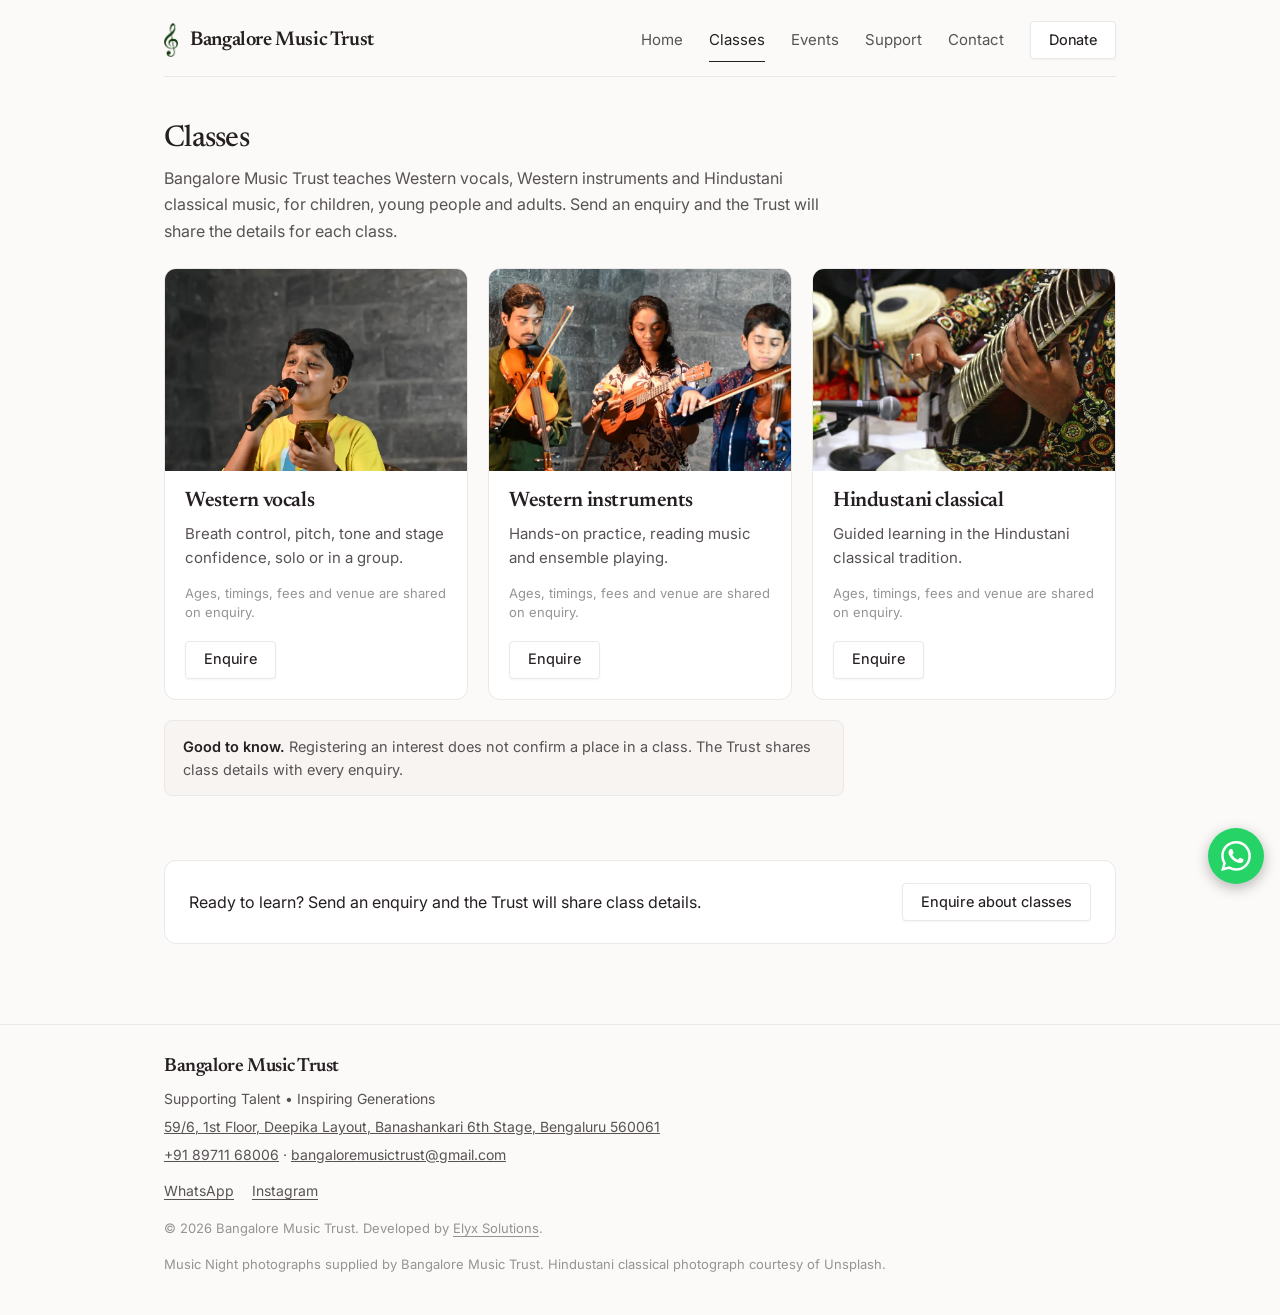
==== classes/index.html @ 321104e7 "feat: rebuild site to match client reference (Home, Classes, Events, Support, Contact) Follows the c" ====
<!DOCTYPE html>
<html lang="en">
<head>
<meta charset="utf-8">
<meta name="viewport" content="width=device-width, initial-scale=1">
<link rel="icon" type="image/png" href="/assets/logo-mark-green.png">
<title>Classes — Bangalore Music Trust</title>
<meta name="description" content="Western vocals, Western instruments and Hindustani classical music for children, young people and adults in Bengaluru. Enquire with Bangalore Music Trust for class details.">
<meta name="robots" content="index, follow">
<link rel="canonical" href="https://www.bangaloremusictrust.com/classes/">
<meta name="theme-color" content="#fbfaf9">
<meta property="og:type" content="website">
<meta property="og:site_name" content="Bangalore Music Trust">
<meta property="og:locale" content="en_IN">
<meta property="og:url" content="https://www.bangaloremusictrust.com/classes/">
<meta property="og:title" content="Classes — Bangalore Music Trust">
<meta property="og:description" content="Western vocals, Western instruments and Hindustani classical music for children, young people and adults in Bengaluru. Enquire with Bangalore Music Trust for class details.">
<meta property="og:image" content="https://www.bangaloremusictrust.com/assets/hero-choir.jpg">
<meta property="og:image:width" content="1672">
<meta property="og:image:height" content="941">
<meta property="og:image:alt" content="Young Indian choir members singing together on stage, one girl holding a microphone">
<meta name="twitter:card" content="summary_large_image">
<meta name="twitter:title" content="Classes — Bangalore Music Trust">
<meta name="twitter:description" content="Western vocals, Western instruments and Hindustani classical music for children, young people and adults in Bengaluru. Enquire with Bangalore Music Trust for class details.">
<meta name="twitter:image" content="https://www.bangaloremusictrust.com/assets/hero-choir.jpg">
<meta name="twitter:image:alt" content="Young Indian choir members singing together on stage, one girl holding a microphone">
<link rel="preconnect" href="https://fonts.googleapis.com">
<link rel="preconnect" href="https://fonts.gstatic.com" crossorigin>
<link rel="stylesheet" href="https://fonts.googleapis.com/css2?family=Inter:wght@400;450;500;600&family=Newsreader:opsz,wght@6..72,400;6..72,500;6..72,600&display=swap">
<link rel="stylesheet" href="/css/site.css">
</head>
<body>
<a class="skip-link" href="#main">Skip to content</a>
<header class="site-header">
  <div class="wrap">
    <nav class="site-nav" aria-label="Primary">
      <a class="site-brand" href="/"><img src="/assets/logo-mark-green.png" width="236" height="568" alt="">Bangalore Music Trust</a>
      <button type="button" class="nav-toggle" id="nav-toggle" aria-label="Open menu" aria-expanded="false" aria-controls="nav-links"><span class="bars"></span></button>
      <div class="nav-links" id="nav-links">
        <a class="nav-link" href="/">Home</a><a class="nav-link" href="/classes/" aria-current="page">Classes</a><a class="nav-link" href="/events/">Events</a><a class="nav-link" href="/support/">Support</a><a class="nav-link" href="/contact/">Contact</a>
        <a class="btn" href="/support/#donate">Donate</a>
      </div>
    </nav>
  </div>
</header>
<main id="main">
  <section class="page-top" aria-labelledby="page-title">
    <div class="wrap">
      <h1 class="page-title" id="page-title">Classes</h1>
      <p class="sec-sub">Bangalore Music Trust teaches Western vocals, Western instruments and Hindustani classical music, for children, young people and adults. Send an enquiry and the Trust will share the details for each class.</p>
      <div class="card-grid">
      <article class="class-card">
        <img src="/assets/classes/western-vocals.webp" width="960" height="640" alt="A young singer performing into a microphone at Music Night" loading="lazy" decoding="async">
        <div class="cc-body">
          <h3 class="cc-name">Western vocals</h3>
          <p class="cc-detail" style="margin:0">Breath control, pitch, tone and stage confidence, solo or in a group.</p>
          <p class="cc-meta">Ages, timings, fees and venue are shared on enquiry.</p>
        <div class="cc-actions"><a class="btn" href="/contact/?topic=classes" aria-label="Enquire about Western vocals">Enquire</a></div>
        </div>
      </article>
      <article class="class-card">
        <img src="/assets/classes/western-instruments.webp" width="960" height="640" alt="Young musicians playing violin and ukulele together at Music Night" loading="lazy" decoding="async">
        <div class="cc-body">
          <h3 class="cc-name">Western instruments</h3>
          <p class="cc-detail" style="margin:0">Hands-on practice, reading music and ensemble playing.</p>
          <p class="cc-meta">Ages, timings, fees and venue are shared on enquiry.</p>
        <div class="cc-actions"><a class="btn" href="/contact/?topic=classes" aria-label="Enquire about Western instruments">Enquire</a></div>
        </div>
      </article>
      <article class="class-card">
        <img src="/assets/classes/hindustani-classical.webp" width="960" height="640" alt="A sitar and tabla being played together on stage" loading="lazy" decoding="async">
        <div class="cc-body">
          <h3 class="cc-name">Hindustani classical</h3>
          <p class="cc-detail" style="margin:0">Guided learning in the Hindustani classical tradition.</p>
          <p class="cc-meta">Ages, timings, fees and venue are shared on enquiry.</p>
        <div class="cc-actions"><a class="btn" href="/contact/?topic=classes" aria-label="Enquire about Hindustani classical">Enquire</a></div>
        </div>
      </article>
      </div>
      <p class="note"><strong>Good to know.</strong> Registering an interest does not confirm a place in a class. The Trust shares class details with every enquiry.</p>
    </div>
  </section>

  <section class="section">
    <div class="wrap"><div class="band"><p>Ready to learn? Send an enquiry and the Trust will share class details.</p><a class="btn" href="/contact/?topic=classes">Enquire about classes</a></div></div>
  </section>
</main>
<footer class="site-footer">
  <div class="wrap">
    <span class="f-brand">Bangalore Music Trust</span>
    <span>Supporting Talent • Inspiring Generations</span>
    <span><a href="https://www.google.com/maps/search/?api=1&query=59%2F6%2C%201st%20Floor%2C%20Deepika%20Layout%20%28Gubbalala%20Main%20Road%20%2F%2080%20Feet%20Road%29%2C%20Banashankari%206th%20Stage%2C%20Gubbalala%2C%20Subramanyapura%2C%20Bengaluru%2C%20Karnataka%20560061" target="_blank" rel="noopener">59/6, 1st Floor, Deepika Layout, Banashankari 6th Stage, Bengaluru 560061</a></span>
    <span><a href="tel:+918971168006">+91 89711 68006</a> · <a href="mailto:bangaloremusictrust@gmail.com">bangaloremusictrust@gmail.com</a></span>
    <span class="f-links"><a href="https://wa.me/918971168006?text=Hello%20Bangalore%20Music%20Trust%2C%20I%20would%20like%20to%20know%20more%20about%20your%20music%20classes%20and%20programs." target="_blank" rel="noopener">WhatsApp</a><a href="https://www.instagram.com/bangalore_music_trust/" target="_blank" rel="noopener">Instagram</a></span>
    <span class="f-small">© 2026 Bangalore Music Trust. Developed by <a href="https://elyxsolutions.in/" target="_blank" rel="noopener noreferrer">Elyx Solutions</a>.</span>
    <span class="f-small">Music Night photographs supplied by Bangalore Music Trust. Hindustani classical photograph courtesy of Unsplash.</span>
  </div>
</footer>
<script src="/site-content.js"></script>
<script src="/js/site.js"></script>
</body>
</html>
---- css/site.css ----
/* Bangalore Music Trust: shared styles.
   Layout, spacing, radii and colour follow the client's reference draft:
   ivory page, ink text, hairline borders, serif headings, one dark statement band. */

:root {
  --page: #fbfaf9;
  --white: #fff;
  --ink: #251f21;
  --ink-2: #585254;
  --ink-3: #969394;
  --hairline: #eae9ea;
  --brand: #163d12;
  --alert: #b3261e;
  --alert-bg: #fdf1f0;
  --alert-border: #f1c4c0;
  --note-bg: #f7f4f1;
  --font-display: "Newsreader", Georgia, "Times New Roman", serif;
  --font-text: "Inter", -apple-system, "Helvetica Neue", Arial, sans-serif;
  --wrap: 1000px;
}

*, *::before, *::after { box-sizing: border-box; }
html { -webkit-text-size-adjust: 100%; scroll-behavior: smooth; scroll-padding-top: 24px; }
body {
  margin: 0;
  background: var(--page);
  color: var(--ink);
  font-family: var(--font-text);
  font-size: 16px;
  line-height: 1.6;
  -webkit-font-smoothing: antialiased;
  overflow-wrap: break-word;
}
[hidden] { display: none !important; }
img { display: block; max-width: 100%; height: auto; }
a { color: inherit; }
p { margin: 0 0 1em; }
:focus-visible { outline: 2px solid var(--brand); outline-offset: 2px; }

.skip-link {
  position: absolute; left: 16px; top: -60px; z-index: 100;
  background: var(--ink); color: #fff; padding: 10px 14px; border-radius: 4px; text-decoration: none; font-size: 14px;
}
.skip-link:focus { top: 12px; }

.wrap { width: 100%; max-width: var(--wrap); margin: 0 auto; padding: 0 24px; }

/* ---------- Header ---------- */
.site-header { position: relative; z-index: 30; padding-top: 18px; }
.site-nav {
  display: flex; align-items: center; gap: 4px 28px;
  border-bottom: 1px solid var(--hairline);
  padding-bottom: 14px;
}
.site-brand {
  display: inline-flex; align-items: center; gap: 12px;
  margin-right: auto;
  font-family: var(--font-display);
  font-weight: 600; font-size: 20px; letter-spacing: -0.02em; line-height: 1.1;
  color: var(--ink); text-decoration: none;
}
.site-brand img { height: 34px; width: auto; }
.nav-links { display: flex; align-items: center; gap: 4px 26px; }
.nav-link {
  padding: 10px 0; font-size: 15px; color: var(--ink-2); text-decoration: none;
}
.nav-link:hover { color: var(--ink); }
.nav-link[aria-current="page"] { color: var(--ink); box-shadow: inset 0 -1px 0 var(--ink); }
.nav-toggle {
  display: none; align-items: center; justify-content: center;
  width: 44px; height: 44px; margin-right: -10px;
  border: 0; background: transparent; color: var(--ink); cursor: pointer;
}
.nav-toggle .bars, .nav-toggle .bars::before, .nav-toggle .bars::after {
  display: block; width: 20px; height: 1.5px; background: currentColor; content: ""; position: relative; transition: transform .15s, opacity .15s;
}
.nav-toggle .bars::before { position: absolute; top: -6px; }
.nav-toggle .bars::after { position: absolute; top: 6px; }
.nav-toggle[aria-expanded="true"] .bars { background: transparent; }
.nav-toggle[aria-expanded="true"] .bars::before { top: 0; transform: rotate(45deg); }
.nav-toggle[aria-expanded="true"] .bars::after { top: 0; transform: rotate(-45deg); }

/* ---------- Buttons ---------- */
.btn {
  display: inline-flex; align-items: center; justify-content: center; gap: 8px;
  min-height: 38px; padding: 0 18px;
  border: 1px solid var(--hairline); border-radius: 4px;
  background: var(--white); color: var(--ink);
  font: inherit; font-size: 14.5px; font-weight: 450; line-height: 1; letter-spacing: -0.01em;
  text-decoration: none; white-space: nowrap; cursor: pointer;
  box-shadow: 0 1px 2px rgba(37, 31, 33, .05);
  transition: background-color .12s, border-color .12s, color .12s;
}
.btn:hover { border-color: var(--ink-3); }
.btn--primary { background: var(--ink); border-color: var(--ink); color: #fff; }
.btn--primary:hover { background: #3a3336; border-color: #3a3336; }
.btn--block { width: 100%; min-height: 46px; }
.btn[aria-disabled="true"] { opacity: .6; cursor: not-allowed; }

/* ---------- Hero ---------- */
.hero { position: relative; margin-top: 24px; border-radius: 24px; overflow: hidden; background: #2a2224; }
.hero img { width: 100%; height: 440px; object-fit: cover; object-position: 50% 30%; }
.hero-veil {
  position: absolute; inset: 0;
  background: linear-gradient(180deg, rgba(20, 16, 18, .08) 30%, rgba(20, 16, 18, .78) 100%);
}
.hero-copy { position: absolute; left: 40px; right: 40px; bottom: 36px; color: #fff; }
.hero-tag {
  margin: 0 0 10px;
  font-family: var(--font-display); font-weight: 600;
  font-size: 40px; line-height: 1.12; letter-spacing: -0.025em;
  text-shadow: 0 1px 10px rgba(20, 16, 18, .5);
}
.hero-sub { margin: 0 0 20px; max-width: 540px; font-size: 16px; line-height: 1.55; text-shadow: 0 1px 8px rgba(20, 16, 18, .55); }
.hero-actions { display: flex; flex-wrap: wrap; gap: 10px; }

/* ---------- Sections ---------- */
main { display: block; padding-bottom: 8px; }
.page-top { margin-top: 44px; }
.section { margin-top: 64px; }
.section .wrap > h2, .page-title {
  margin: 0 0 8px;
  font-family: var(--font-display); font-weight: 500;
  font-size: 30px; line-height: 1.2; letter-spacing: -0.025em; color: var(--ink);
}
.section .wrap > h3 { margin: 0 0 8px; font-family: var(--font-display); font-weight: 500; font-size: 22px; letter-spacing: -0.02em; }
.sec-sub { max-width: 680px; margin: 0 0 24px; font-size: 16px; line-height: 1.65; color: var(--ink-2); }

/* ---------- Cards ---------- */
.card-grid { display: grid; grid-template-columns: repeat(3, minmax(0, 1fr)); gap: 20px; }
.class-card {
  display: flex; flex-direction: column;
  border: 1px solid var(--hairline); border-radius: 12px; overflow: hidden; background: var(--white);
}
.class-card img { width: 100%; aspect-ratio: 3 / 2; object-fit: cover; background: #e8e3df; }
.cc-body { display: flex; flex-direction: column; flex: 1; gap: 8px; padding: 18px 20px 20px; }
.cc-name { margin: 0; font-family: var(--font-display); font-size: 21px; font-weight: 600; letter-spacing: -0.02em; line-height: 1.2; color: var(--ink); }
.cc-detail { font-size: 15px; line-height: 1.6; color: var(--ink-2); }
.cc-meta { margin: auto 0 0; padding-top: 6px; font-size: 13px; line-height: 1.5; color: var(--ink-3); }
.cc-actions { padding-top: 10px; }
.tag {
  display: inline-block; align-self: flex-start;
  font-size: 12.5px; line-height: 1.5; color: var(--ink-2);
  border: 1px solid var(--hairline); border-radius: 999px; padding: 2px 11px;
}

/* ---------- Steps ---------- */
.steps { margin: 0; padding: 0; list-style: none; counter-reset: step; display: flex; flex-direction: column; gap: 14px; max-width: 680px; }
.steps li { counter-increment: step; display: flex; gap: 14px; align-items: flex-start; font-size: 16px; line-height: 1.55; }
.steps li::before {
  content: counter(step); flex: 0 0 28px; height: 28px; margin-top: -1px;
  display: flex; align-items: center; justify-content: center;
  border: 1px solid var(--hairline); border-radius: 50%; background: var(--white);
  color: var(--ink-2); font-size: 13px;
}
.steps a { text-decoration-color: var(--ink-3); text-underline-offset: 3px; }

/* ---------- Statement + bands ---------- */
.statement { background: var(--ink); color: #fff; border-radius: 16px; padding: 40px 36px; }
.statement p { margin: 0; max-width: 780px; font-family: var(--font-display); font-size: 26px; line-height: 1.35; letter-spacing: -0.02em; }
.statement p + p { margin-top: 14px; font-family: var(--font-text); font-size: 16px; line-height: 1.65; letter-spacing: 0; opacity: .85; }

.band {
  display: flex; flex-wrap: wrap; align-items: center; justify-content: space-between; gap: 14px 24px;
  border: 1px solid var(--hairline); border-radius: 12px; background: var(--white); padding: 22px 24px;
}
.band p { margin: 0; max-width: 580px; font-size: 16px; line-height: 1.55; color: var(--ink); }
.section--band { margin-top: 24px; }

/* ---------- Page images ---------- */
.page-image { margin: 24px 0 0; }
.page-image img { width: 100%; aspect-ratio: 21 / 9; object-fit: cover; border-radius: 12px; background: #e8e3df; }
.page-image figcaption { margin-top: 8px; font-size: 13px; line-height: 1.5; color: var(--ink-3); }

/* ---------- Lists, notes, key/value ---------- */
.help-list { margin: 0; padding: 0; list-style: none; border-top: 1px solid var(--hairline); max-width: 760px; }
.help-list li { display: flex; flex-wrap: wrap; gap: 4px 20px; padding: 16px 0; border-bottom: 1px solid var(--hairline); }
.help-list strong { flex: 0 0 120px; font-weight: 600; }
.help-list span { flex: 1 1 280px; color: var(--ink-2); }
.help-list a { text-underline-offset: 3px; }

.note {
  margin: 20px 0 0; padding: 14px 18px; max-width: 680px;
  border: 1px solid var(--hairline); border-radius: 8px; background: var(--note-bg);
  font-size: 14.5px; line-height: 1.6; color: var(--ink-2);
}
.note strong { color: var(--ink); font-weight: 600; }
.note a { text-underline-offset: 3px; }

.kv { margin: 0; padding: 0; border-top: 1px solid var(--hairline); max-width: 760px; }
.kv > div { display: flex; flex-wrap: wrap; gap: 4px 20px; padding: 16px 0; border-bottom: 1px solid var(--hairline); }
.kv dt { flex: 0 0 120px; color: var(--ink-3); font-size: 14px; padding-top: 1px; }
.kv dd { flex: 1 1 260px; margin: 0; }
.kv a { text-underline-offset: 3px; }

.detail-block { display: grid; grid-template-columns: minmax(0, 1fr) minmax(0, 1fr); gap: 24px 48px; align-items: start; }

/* ---------- Gallery ---------- */
.gallery { margin: 0; padding: 0; list-style: none; display: grid; grid-template-columns: repeat(5, minmax(0, 1fr)); gap: 12px; }
.thumb { display: block; width: 100%; padding: 0; border: 0; background: transparent; cursor: zoom-in; border-radius: 8px; overflow: hidden; }
.thumb img { width: 100%; aspect-ratio: 4 / 5; object-fit: cover; background: #e8e3df; transition: opacity .15s; }
.thumb:hover img { opacity: .9; }

.lightbox {
  width: 100vw; max-width: 100vw; height: 100vh; height: 100dvh; max-height: 100dvh; margin: 0; padding: 0; border: 0;
  background: rgba(20, 16, 18, .94); color: #fff;
}
.lightbox::backdrop { background: rgba(20, 16, 18, .94); }
.lightbox[open] { display: flex; flex-direction: column; }
.lb-bar { display: flex; align-items: center; justify-content: space-between; gap: 16px; padding: 12px 16px; font-size: 14px; }
.lb-stage { position: relative; flex: 1; min-height: 0; display: flex; align-items: center; justify-content: center; padding: 0 56px; }
.lb-stage img { max-width: 100%; max-height: 100%; width: auto; height: auto; object-fit: contain; border-radius: 4px; }
.lb-btn {
  display: inline-flex; align-items: center; justify-content: center; width: 44px; height: 44px;
  border: 1px solid rgba(255, 255, 255, .35); border-radius: 4px; background: transparent; color: #fff; font-size: 22px; cursor: pointer;
}
.lb-btn:hover { background: rgba(255, 255, 255, .12); }
.lb-prev, .lb-next { position: absolute; top: 50%; transform: translateY(-50%); }
.lb-prev { left: 8px; } .lb-next { right: 8px; }
.lb-cap { padding: 14px 20px 20px; text-align: center; font-size: 14px; line-height: 1.5; color: rgba(255, 255, 255, .85); }

/* ---------- Forms ---------- */
.form-card { max-width: 560px; }
.form-card--bordered { padding: 26px 26px 24px; border: 1px solid var(--hairline); border-radius: 12px; background: var(--white); }
.form-card h3 { margin: 0 0 14px; font-family: var(--font-display); font-weight: 500; font-size: 22px; letter-spacing: -0.02em; }
.field { display: flex; flex-direction: column; gap: 6px; margin-bottom: 16px; font-size: 14px; color: var(--ink-2); }
.field-row { display: grid; grid-template-columns: 1fr 1fr; gap: 0 16px; }
.field input, .field select, .field textarea {
  width: 100%; min-height: 46px; padding: 10px 12px;
  border: 1px solid #d9d6d7; border-radius: 4px; background: var(--white);
  color: var(--ink); font: inherit; font-size: 16px; line-height: 1.4;
}
.field textarea { min-height: 120px; resize: vertical; }
.field input:focus, .field select:focus, .field textarea:focus { outline: 2px solid var(--brand); outline-offset: 0; border-color: var(--brand); }
.field [aria-invalid="true"] { border-color: var(--alert); }
.field .opt { color: var(--ink-3); font-weight: 400; }
.field-error { color: var(--alert); font-size: 13.5px; line-height: 1.4; }
.field-error:empty { display: none; }
.hint { margin: 0 0 16px; font-size: 13.5px; line-height: 1.6; color: var(--ink-3); }

.fieldset { margin: 0 0 16px; padding: 0; border: 0; min-width: 0; }
.fieldset legend { padding: 0; margin-bottom: 8px; font-size: 14px; color: var(--ink-2); }
.presets { display: grid; grid-template-columns: repeat(4, minmax(0, 1fr)); gap: 10px; }
.preset {
  min-height: 46px; padding: 0 8px; border: 1px solid #d9d6d7; border-radius: 4px; background: var(--white);
  color: var(--ink); font: inherit; font-size: 15px; cursor: pointer;
}
.preset:hover { border-color: var(--ink-3); }
.preset[aria-checked="true"] { background: var(--ink); border-color: var(--ink); color: #fff; }
.amount-input { position: relative; }
.amount-input > span { position: absolute; left: 12px; top: 50%; transform: translateY(-50%); color: var(--ink-2); }
.amount-input input { padding-left: 28px; }
.total { margin: -4px 0 16px; font-size: 14px; color: var(--ink-2); min-height: 21px; }
.total.is-error { color: var(--alert); }

.alert, .success {
  margin: 0 0 16px; padding: 14px 16px; border-radius: 8px; font-size: 14.5px; line-height: 1.6;
  border: 1px solid var(--hairline); background: var(--note-bg); color: var(--ink-2);
}
.alert strong, .success strong { color: var(--ink); }
.alert--error { border-color: var(--alert-border); background: var(--alert-bg); color: #5c1a15; }
.alert--error strong { color: var(--alert); }
.alert[hidden] { display: none; }
.ref { display: block; margin-top: 6px; font-size: 13px; overflow-wrap: anywhere; }
.result-panel { padding: 26px; border: 1px solid var(--hairline); border-radius: 12px; background: var(--white); max-width: 560px; }
.result-panel h3 { margin: 0 0 10px; font-family: var(--font-display); font-weight: 500; font-size: 24px; letter-spacing: -0.02em; }
.result-panel:focus { outline: none; }
.result-actions { display: flex; flex-wrap: wrap; gap: 10px; align-items: center; margin-top: 14px; }
.lock { width: 16px; height: 16px; }

/* ---------- Footer ---------- */
.site-footer {
  margin-top: 72px; padding: 26px 0 40px;
  border-top: 1px solid var(--hairline);
  color: var(--ink-2); font-size: 14px; line-height: 1.7;
}
.site-footer .wrap { display: flex; flex-direction: column; gap: 4px; }
.f-brand { font-family: var(--font-display); font-size: 19px; font-weight: 600; letter-spacing: -0.02em; color: var(--ink); }
.f-links { display: flex; flex-wrap: wrap; gap: 2px 18px; margin-top: 8px; }
.f-links a { text-underline-offset: 3px; }
.f-small { margin-top: 10px; font-size: 13px; color: var(--ink-3); }
.f-small a { text-underline-offset: 3px; }
.site-footer a { color: inherit; }
.site-footer a:hover { color: var(--ink); }

/* ---------- WhatsApp float (injected by site-content.js) ---------- */

/* ---------- Tablet ---------- */
@media (max-width: 900px) {
  .card-grid { grid-template-columns: repeat(2, minmax(0, 1fr)); }
  .gallery { grid-template-columns: repeat(3, minmax(0, 1fr)); }
  .detail-block { grid-template-columns: 1fr; }
  .hero img { height: 400px; }
}

/* ---------- Mobile ---------- */
@media (max-width: 720px) {
  .wrap { padding: 0 20px; }
  .site-header { padding-top: 8px; }
  .site-nav { position: relative; flex-wrap: wrap; padding-bottom: 8px; gap: 0; }
  .site-brand { font-size: 18px; }
  .site-brand img { height: 30px; }
  .nav-toggle { display: inline-flex; }
  .nav-links {
    display: none; flex-direction: column; align-items: stretch; gap: 0; width: 100%;
    order: 3; padding: 4px 0 10px;
  }
  .nav-links.is-open { display: flex; }
  .nav-link { display: flex; align-items: center; min-height: 48px; padding: 0; border-bottom: 1px solid var(--hairline); font-size: 16px; }
  .nav-link[aria-current="page"] { box-shadow: none; font-weight: 600; }
  .nav-links .btn { margin-top: 14px; min-height: 46px; }

  /* On phones the headline sits below the photograph, so it never covers the singers' faces. */
  .hero { margin-top: 16px; border-radius: 20px; background: var(--ink); }
  .hero img { height: 300px; object-position: 58% 22%; }
  .hero-veil { display: none; }
  .hero-copy { position: static; padding: 24px 22px 26px; }
  .hero-tag { font-size: 30px; text-shadow: none; }
  .hero-sub { font-size: 15px; margin-bottom: 18px; text-shadow: none; }
  .hero-actions { flex-direction: column; }
  .hero-actions .btn { width: 100%; min-height: 46px; }

  .page-top { margin-top: 32px; }
  .section { margin-top: 52px; }
  .section .wrap > h2, .page-title { font-size: 27px; }
  .card-grid { grid-template-columns: 1fr; gap: 16px; }
  .statement { padding: 30px 24px; }
  .statement p { font-size: 22px; }
  .band { padding: 20px; }
  .band .btn { width: 100%; }
  .page-image img { aspect-ratio: 4 / 3; }
  .gallery { grid-template-columns: repeat(2, minmax(0, 1fr)); gap: 8px; }
  .field-row { grid-template-columns: 1fr; }
  .form-card--bordered { padding: 22px 18px; }
  .presets { grid-template-columns: repeat(2, minmax(0, 1fr)); }
  .help-list strong, .kv dt { flex-basis: 100%; }
  .lb-stage { padding: 0 8px; }
  .lb-prev, .lb-next { top: auto; bottom: 8px; transform: none; }
  .site-footer { margin-top: 56px; }
}

@media (prefers-reduced-motion: reduce) {
  html { scroll-behavior: auto; }
  * { transition: none !important; }
}
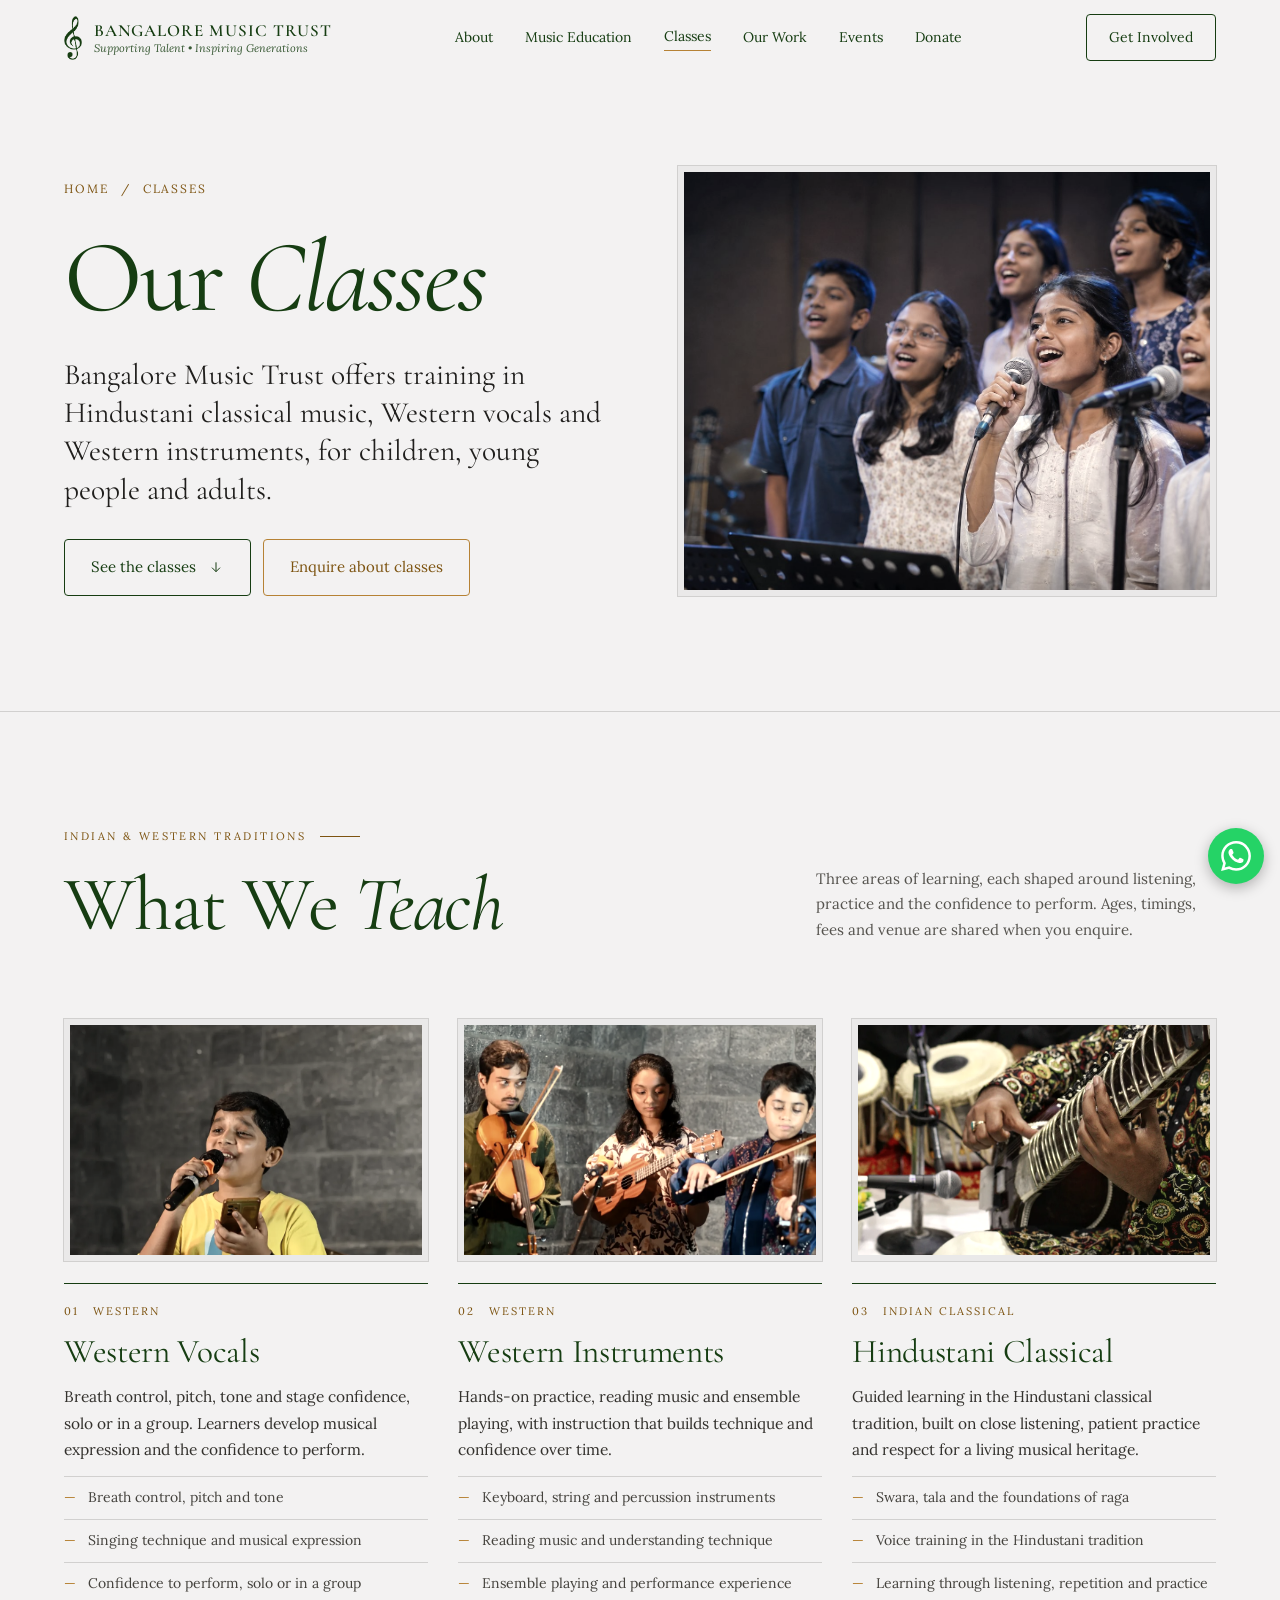
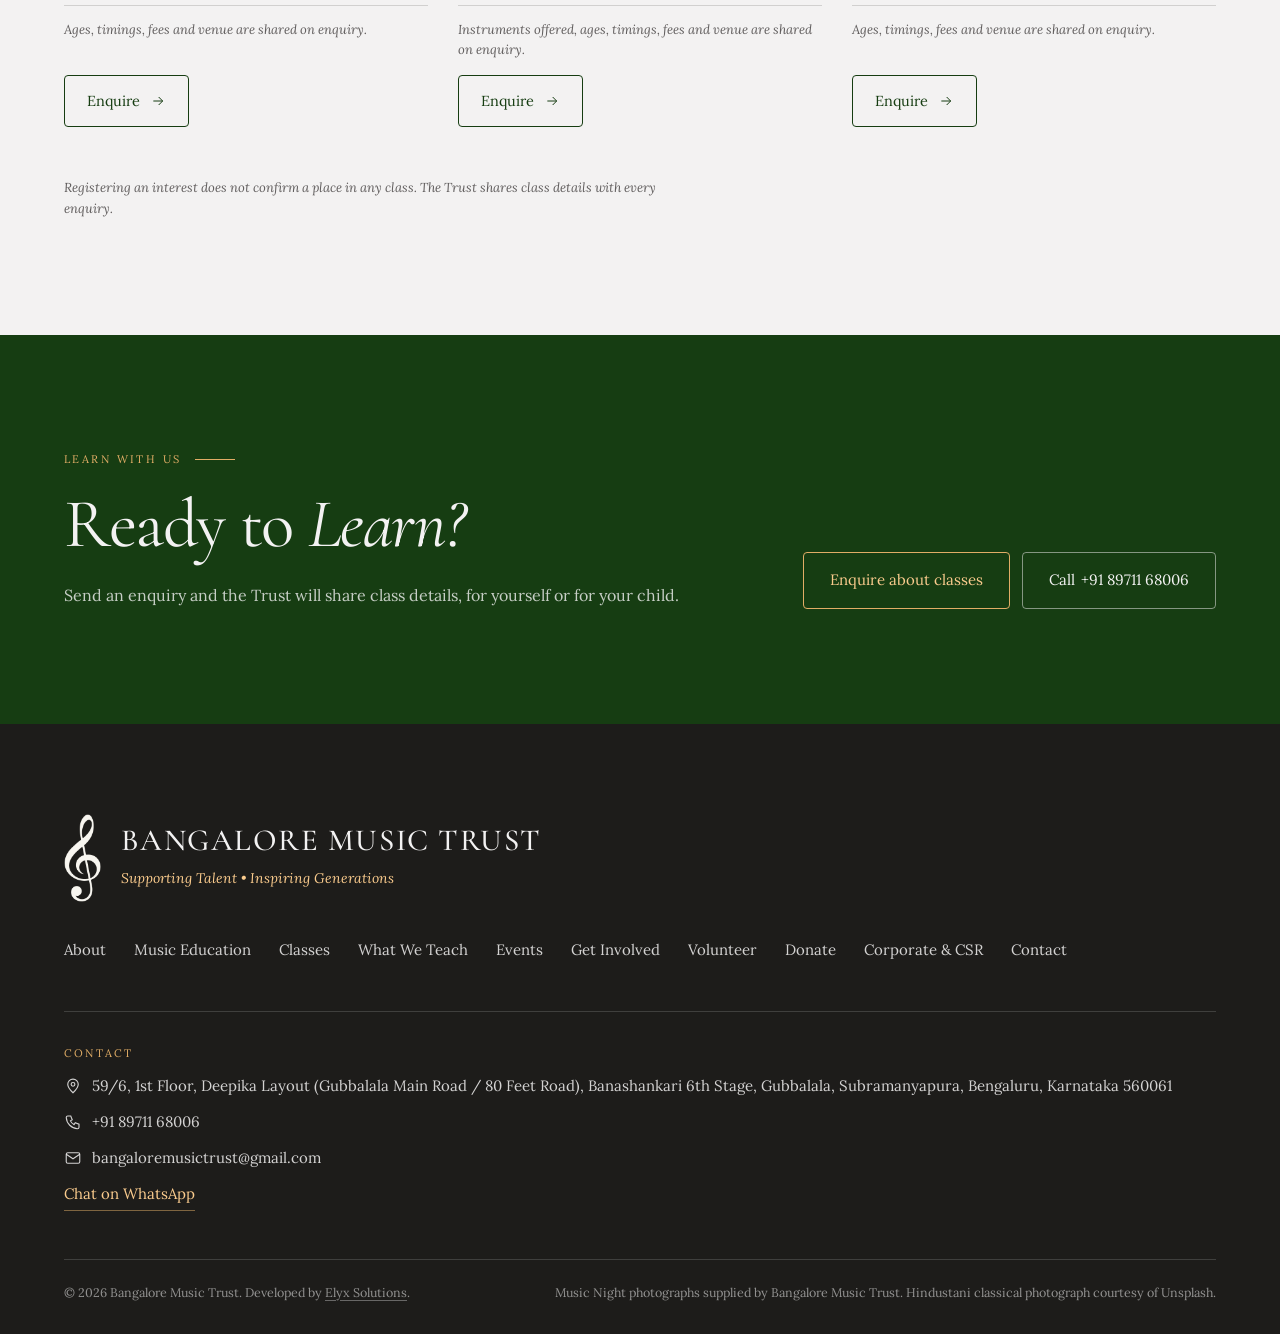
==== commit d104861d: "feat: add standalone Classes page based on client reference Adds /classes/ as a new page in the exis" ====
--- a/classes/index.html
+++ b/classes/index.html
@@ -3,100 +3,292 @@
 <head>
 <meta charset="utf-8">
 <meta name="viewport" content="width=device-width, initial-scale=1">
-<link rel="icon" type="image/png" href="/assets/logo-mark-green.png">
+<link rel="icon" type="image/png" href="../assets/logo-mark-green.png">
 <title>Classes — Bangalore Music Trust</title>
-<meta name="description" content="Western vocals, Western instruments and Hindustani classical music for children, young people and adults in Bengaluru. Enquire with Bangalore Music Trust for class details.">
+<meta name="description" content="Classes at Bangalore Music Trust in Bengaluru: Hindustani classical music, Western vocals and Western instruments for children, young people and adults. Enquire for ages, timings, fees and venue.">
 <meta name="robots" content="index, follow">
 <link rel="canonical" href="https://www.bangaloremusictrust.com/classes/">
-<meta name="theme-color" content="#fbfaf9">
+<meta name="theme-color" content="#163D12">
 <meta property="og:type" content="website">
 <meta property="og:site_name" content="Bangalore Music Trust">
 <meta property="og:locale" content="en_IN">
 <meta property="og:url" content="https://www.bangaloremusictrust.com/classes/">
 <meta property="og:title" content="Classes — Bangalore Music Trust">
-<meta property="og:description" content="Western vocals, Western instruments and Hindustani classical music for children, young people and adults in Bengaluru. Enquire with Bangalore Music Trust for class details.">
+<meta property="og:description" content="Classes at Bangalore Music Trust in Bengaluru: Hindustani classical music, Western vocals and Western instruments for children, young people and adults. Enquire for ages, timings, fees and venue.">
 <meta property="og:image" content="https://www.bangaloremusictrust.com/assets/hero-choir.jpg">
-<meta property="og:image:width" content="1672">
-<meta property="og:image:height" content="941">
 <meta property="og:image:alt" content="Young Indian choir members singing together on stage, one girl holding a microphone">
 <meta name="twitter:card" content="summary_large_image">
 <meta name="twitter:title" content="Classes — Bangalore Music Trust">
-<meta name="twitter:description" content="Western vocals, Western instruments and Hindustani classical music for children, young people and adults in Bengaluru. Enquire with Bangalore Music Trust for class details.">
+<meta name="twitter:description" content="Classes at Bangalore Music Trust in Bengaluru: Hindustani classical music, Western vocals and Western instruments for children, young people and adults. Enquire for ages, timings, fees and venue.">
 <meta name="twitter:image" content="https://www.bangaloremusictrust.com/assets/hero-choir.jpg">
 <meta name="twitter:image:alt" content="Young Indian choir members singing together on stage, one girl holding a microphone">
 <link rel="preconnect" href="https://fonts.googleapis.com">
 <link rel="preconnect" href="https://fonts.gstatic.com" crossorigin>
-<link rel="stylesheet" href="https://fonts.googleapis.com/css2?family=Inter:wght@400;450;500;600&family=Newsreader:opsz,wght@6..72,400;6..72,500;6..72,600&display=swap">
-<link rel="stylesheet" href="/css/site.css">
+<link rel="stylesheet" href="https://fonts.googleapis.com/css2?family=Cormorant+Garamond:ital,wght@0,400;0,500;0,600;1,400;1,500&amp;family=Lora:ital,wght@0,400;0,500;0,600;1,400&amp;display=swap">
+<style>
+/* Base: identical to the other pages. */
+*,*::before,*::after{box-sizing:border-box}
+html{scroll-behavior:smooth;-webkit-text-size-adjust:100%;text-size-adjust:100%}
+body{margin:0;background:#f3f2f2;color:#201f1d;font-family:'Lora',Georgia,serif;font-size:16px;line-height:1.65;-webkit-font-smoothing:antialiased}
+a{color:#163D12;text-decoration:none;text-underline-offset:3px}
+a:hover{color:#315A29}
+img{display:block;max-width:100%}
+button,input,textarea,select{font-family:inherit}
+::selection{background:rgba(182,130,53,.3)}
+:focus{outline:none}
+:focus-visible{outline:2px solid #b68235;outline-offset:2px}
+
+/* Everything below is specific to the Events page (ev- prefix). */
+.ev-desk{display:none;align-items:center;gap:32px;font-size:14px;white-space:nowrap}
+.ev-cta{display:none;align-items:center;white-space:nowrap;padding:11px 22px;border-radius:4px;border:1px solid currentColor;color:inherit;font-size:14px}
+.ev-cta:hover{background:rgba(182,130,53,.16);color:inherit}
+.ev-burger{display:flex;flex-direction:column;justify-content:center;gap:6px;width:46px;height:46px;padding:0 12px;border:1px solid currentColor;border-radius:4px;background:transparent;color:inherit;cursor:pointer}
+@media (min-width:1180px){.ev-desk{display:flex}.ev-cta{display:inline-flex}.ev-burger{display:none}}
+#ev-header{position:sticky;top:0;z-index:50;background:rgba(243,242,242,.94);backdrop-filter:blur(10px);-webkit-backdrop-filter:blur(10px);color:#163D12;border-bottom:1px solid transparent;transition:border-color .4s}
+#ev-header.is-scrolled{border-bottom-color:rgba(32,31,29,.12)}
+#ev-menu{position:fixed;inset:0;z-index:60;background:#163D12;color:#f3f2f2;display:flex;flex-direction:column;padding:22px clamp(20px,5vw,72px) 40px;overflow:auto}
+#ev-menu[hidden]{display:none}
+#ev-menu a.ev-menu-link{display:flex;align-items:baseline;gap:18px;color:#f3f2f2;font-family:'Cormorant Garamond',Georgia,serif;font-size:clamp(34px,9vw,60px);line-height:1.15;border-bottom:1px solid rgba(243,242,242,.16);padding:8px 0}
+#ev-menu a.ev-menu-link span{font-family:'Lora',serif;font-size:11px;letter-spacing:.18em;color:#e1ad66}
+.ev-frame{overflow:hidden;border:6px solid #eae9e9;outline:1px solid rgba(32,31,29,.16);background:#eae9e9}
+.ev-frame img{width:100%;height:100%;object-fit:cover;filter:sepia(.22) saturate(.82) contrast(1.05)}
+.ev-btn-line{display:inline-flex;align-items:center;gap:12px;padding:15px 26px;border-radius:4px;border:1px solid #163D12;color:#163D12;font-size:15px}
+.ev-btn-line:hover{background:rgba(22,61,18,.07);color:#163D12}
+.ev-btn-gold{display:inline-flex;align-items:center;padding:15px 26px;border-radius:4px;border:1px solid #b68235;color:#7d5411;font-size:15px}
+.ev-btn-gold:hover{background:rgba(182,130,53,.12);color:#7d5411}
+@media (max-width:640px){
+      #ev-prev{left:8px}#ev-next{right:8px}
+  .m-fab-clear{padding-right:72px}
+  .m-nav{gap:12px!important}
+  .m-logo{height:72px!important}
+}
+
+/* Classes page: individual image cards, same framed-image treatment as the rest of the site. */
+.cl-grid{list-style:none;margin:0;padding:0;display:grid;grid-template-columns:repeat(auto-fit,minmax(min(100%,300px),1fr));gap:clamp(28px,3vw,44px) clamp(20px,2.4vw,36px)}
+.cl-card{display:flex;flex-direction:column;min-width:0}
+.cl-card .ev-frame{aspect-ratio:3/2}
+.cl-body{display:flex;flex-direction:column;flex:1;gap:14px;border-top:1px solid #163D12;margin-top:22px;padding-top:18px}
+.cl-eyebrow{display:flex;align-items:center;gap:14px;font-size:11px;letter-spacing:.18em;text-transform:uppercase;color:#7d5411}
+.cl-name{margin:0;font-family:'Cormorant Garamond',Georgia,serif;font-weight:400;font-size:clamp(30px,2.6vw,40px);line-height:1.05;letter-spacing:-.01em;color:#163D12}
+.cl-desc{margin:0;font-size:15.5px;line-height:1.7;color:#33312d}
+.cl-points{list-style:none;margin:0;padding:0;border-top:1px solid rgba(32,31,29,.16)}
+.cl-points li{display:flex;gap:12px;padding:10px 0;border-bottom:1px solid rgba(32,31,29,.16);font-size:14px;line-height:1.55;color:#44423d}
+.cl-points li::before{content:"\2014";color:#b68235;flex:none}
+.cl-note{margin:0;font-size:13px;font-style:italic;line-height:1.6;color:#605d5d}
+.cl-link{margin-top:auto;align-self:flex-start;display:inline-flex;align-items:center;gap:10px;padding:13px 22px;border-radius:4px;border:1px solid #163D12;color:#163D12;font-size:14.5px}
+.cl-link:hover{background:rgba(22,61,18,.07);color:#163D12}
+</style>
+<script src="../site-content.js"></script>
 </head>
 <body>
-<a class="skip-link" href="#main">Skip to content</a>
-<header class="site-header">
-  <div class="wrap">
-    <nav class="site-nav" aria-label="Primary">
-      <a class="site-brand" href="/"><img src="/assets/logo-mark-green.png" width="236" height="568" alt="">Bangalore Music Trust</a>
-      <button type="button" class="nav-toggle" id="nav-toggle" aria-label="Open menu" aria-expanded="false" aria-controls="nav-links"><span class="bars"></span></button>
-      <div class="nav-links" id="nav-links">
-        <a class="nav-link" href="/">Home</a><a class="nav-link" href="/classes/" aria-current="page">Classes</a><a class="nav-link" href="/events/">Events</a><a class="nav-link" href="/support/">Support</a><a class="nav-link" href="/contact/">Contact</a>
-        <a class="btn" href="/support/#donate">Donate</a>
-      </div>
-    </nav>
-  </div>
+
+<header id="ev-header">
+  <nav aria-label="Primary" class="m-nav" style="max-width:1440px;margin:0 auto;padding:14px clamp(20px,5vw,72px);display:flex;align-items:center;justify-content:space-between;gap:24px">
+    <a href="../index.html" style="display:flex;align-items:center;gap:12px;color:inherit">
+      <img width="236" height="568" src="../assets/logo-mark-green.png" alt="" style="height:44px;width:auto">
+      <span style="display:flex;flex-direction:column;gap:4px">
+        <span style="font-family:'Cormorant Garamond',Georgia,serif;font-weight:600;font-size:clamp(13px,4.2vw,17px);line-height:1;letter-spacing:.06em;text-transform:uppercase;white-space:nowrap">Bangalore Music Trust</span>
+        <span style="font-style:italic;font-size:clamp(9px,2.9vw,11px);line-height:1;opacity:.85;white-space:nowrap">Supporting Talent • Inspiring Generations</span>
+      </span>
+    </a>
+    <div class="ev-desk">
+      <a href="../index.html#who" style="color:inherit">About</a>
+      <a href="../Music%20Education.dc.html" style="color:inherit">Music Education</a>
+      <a href="../classes/" aria-current="page" style="color:inherit;border-bottom:1px solid #b68235;padding-bottom:2px">Classes</a>
+      <a href="../index.html#work" style="color:inherit">Our Work</a>
+      <a href="../events" style="color:inherit">Events</a>
+      <a href="../Get%20Involved.dc.html#donate" style="color:inherit">Donate</a>
+    </div>
+    <div style="display:flex;align-items:center;gap:12px">
+      <a class="ev-cta" href="../Get%20Involved.dc.html">Get Involved</a>
+      <button type="button" id="ev-open" class="ev-burger" aria-label="Open menu" aria-haspopup="dialog" aria-controls="ev-menu" aria-expanded="false">
+        <span style="display:block;height:1px;background:currentColor"></span><span style="display:block;height:1px;background:currentColor"></span><span style="display:block;height:1px;background:currentColor;width:60%"></span>
+      </button>
+    </div>
+  </nav>
 </header>
-<main id="main">
-  <section class="page-top" aria-labelledby="page-title">
-    <div class="wrap">
-      <h1 class="page-title" id="page-title">Classes</h1>
-      <p class="sec-sub">Bangalore Music Trust teaches Western vocals, Western instruments and Hindustani classical music, for children, young people and adults. Send an enquiry and the Trust will share the details for each class.</p>
-      <div class="card-grid">
-      <article class="class-card">
-        <img src="/assets/classes/western-vocals.webp" width="960" height="640" alt="A young singer performing into a microphone at Music Night" loading="lazy" decoding="async">
-        <div class="cc-body">
-          <h3 class="cc-name">Western vocals</h3>
-          <p class="cc-detail" style="margin:0">Breath control, pitch, tone and stage confidence, solo or in a group.</p>
-          <p class="cc-meta">Ages, timings, fees and venue are shared on enquiry.</p>
-        <div class="cc-actions"><a class="btn" href="/contact/?topic=classes" aria-label="Enquire about Western vocals">Enquire</a></div>
-        </div>
-      </article>
-      <article class="class-card">
-        <img src="/assets/classes/western-instruments.webp" width="960" height="640" alt="Young musicians playing violin and ukulele together at Music Night" loading="lazy" decoding="async">
-        <div class="cc-body">
-          <h3 class="cc-name">Western instruments</h3>
-          <p class="cc-detail" style="margin:0">Hands-on practice, reading music and ensemble playing.</p>
-          <p class="cc-meta">Ages, timings, fees and venue are shared on enquiry.</p>
-        <div class="cc-actions"><a class="btn" href="/contact/?topic=classes" aria-label="Enquire about Western instruments">Enquire</a></div>
-        </div>
-      </article>
-      <article class="class-card">
-        <img src="/assets/classes/hindustani-classical.webp" width="960" height="640" alt="A sitar and tabla being played together on stage" loading="lazy" decoding="async">
-        <div class="cc-body">
-          <h3 class="cc-name">Hindustani classical</h3>
-          <p class="cc-detail" style="margin:0">Guided learning in the Hindustani classical tradition.</p>
-          <p class="cc-meta">Ages, timings, fees and venue are shared on enquiry.</p>
-        <div class="cc-actions"><a class="btn" href="/contact/?topic=classes" aria-label="Enquire about Hindustani classical">Enquire</a></div>
-        </div>
-      </article>
-      </div>
-      <p class="note"><strong>Good to know.</strong> Registering an interest does not confirm a place in a class. The Trust shares class details with every enquiry.</p>
-    </div>
-  </section>
-
-  <section class="section">
-    <div class="wrap"><div class="band"><p>Ready to learn? Send an enquiry and the Trust will share class details.</p><a class="btn" href="/contact/?topic=classes">Enquire about classes</a></div></div>
-  </section>
+
+<div id="ev-menu" role="dialog" aria-modal="true" aria-label="Menu" hidden>
+  <div style="display:flex;justify-content:space-between;align-items:center">
+    <img width="236" height="568" src="../assets/logo-mark-ivory.png" alt="Bangalore Music Trust" style="height:44px;width:auto">
+    <button type="button" id="ev-close" aria-label="Close menu" style="width:46px;height:46px;border:1px solid rgba(243,242,242,.5);border-radius:4px;background:transparent;color:#f3f2f2;font-size:22px;cursor:pointer">×</button>
+  </div>
+  <div style="display:flex;flex-direction:column;margin-top:auto;padding-top:40px">
+    <a class="ev-menu-link" href="../index.html"><span>01</span>Home</a>
+    <a class="ev-menu-link" href="../index.html#who"><span>02</span>About</a>
+    <a class="ev-menu-link" href="../Music%20Education.dc.html"><span>03</span>Music Education</a>
+    <a class="ev-menu-link" href="../classes/" aria-current="page"><span>04</span>Classes</a>
+    <a class="ev-menu-link" href="../index.html#classes"><span>05</span>What We Teach</a>
+    <a class="ev-menu-link" href="../events"><span>06</span>Events</a>
+    <a class="ev-menu-link" href="../Get%20Involved.dc.html"><span>07</span>Get Involved</a>
+    <a class="ev-menu-link" href="../Get%20Involved.dc.html#donate"><span>08</span>Donate</a>
+    <a class="ev-menu-link" href="../Get%20Involved.dc.html#contact"><span>09</span>Contact</a>
+  </div>
+</div>
+
+<main>
+
+<section aria-labelledby="page-title" style="padding:clamp(56px,7vw,100px) clamp(20px,5vw,72px) clamp(72px,9vw,130px)">
+  <div style="max-width:1440px;margin:0 auto;display:grid;grid-template-columns:repeat(auto-fit,minmax(min(100%,460px),1fr));gap:56px clamp(48px,6vw,100px);align-items:end">
+    <div style="display:flex;flex-direction:column;gap:30px">
+      <p style="margin:0;display:flex;align-items:center;gap:12px;font-size:12px;letter-spacing:.16em;text-transform:uppercase;color:#7d5411"><a href="../index.html" style="color:#7d5411">Home</a><span aria-hidden="true">/</span><span>Classes</span></p>
+      <h1 id="page-title" style="margin:0;font-family:'Cormorant Garamond',Georgia,serif;font-weight:400;line-height:.95;letter-spacing:-.02em;color:#163D12;font-size:clamp(56px,8vw,128px)">Our <em>Classes</em></h1>
+      <p style="margin:0;font-family:'Cormorant Garamond',Georgia,serif;font-size:clamp(24px,2.3vw,34px);line-height:1.3;max-width:560px;text-wrap:pretty">Bangalore Music Trust offers training in Hindustani classical music, Western vocals and Western instruments, for children, young people and adults.</p>
+      <div style="display:flex;flex-wrap:wrap;gap:12px">
+        <a href="#our-classes" class="ev-btn-line">See the classes
+          <svg width="16" height="16" viewBox="0 0 24 24" fill="none" stroke="currentColor" stroke-width="1.5" aria-hidden="true"><path d="M12 5v14M6 13l6 6 6-6"></path></svg>
+        </a>
+        <a href="../Music%20Education.dc.html#interest" class="ev-btn-gold">Enquire about classes</a>
+      </div>
+    </div>
+    <figure style="margin:0">
+      <div class="ev-frame" style="aspect-ratio:5/4">
+        <img src="../assets/hero-choir.jpg" width="1672" height="941" alt="Young Indian choir members singing together on stage, one girl holding a microphone" fetchpriority="high" style="object-position:62% 40%">
+      </div>
+    </figure>
+  </div>
+</section>
+
+<section id="our-classes" aria-labelledby="classes-title" style="border-top:1px solid rgba(32,31,29,.16);padding:clamp(72px,9vw,140px) clamp(20px,5vw,72px)">
+  <div style="max-width:1440px;margin:0 auto">
+    <div style="display:flex;flex-wrap:wrap;justify-content:space-between;align-items:flex-end;gap:28px;margin-bottom:clamp(48px,6vw,80px)">
+      <div style="display:flex;flex-direction:column;gap:24px">
+        <div style="display:flex;align-items:center;gap:14px;font-size:11px;letter-spacing:.22em;text-transform:uppercase;color:#7d5411"><span>Indian &amp; Western Traditions</span><span style="width:40px;height:1px;background:currentColor"></span></div>
+        <h2 id="classes-title" style="margin:0;font-family:'Cormorant Garamond',Georgia,serif;font-weight:400;line-height:.95;letter-spacing:-.02em;color:#163D12;font-size:clamp(46px,6vw,96px)">What We <em>Teach</em></h2>
+      </div>
+      <p style="margin:0;max-width:400px;font-size:15px;line-height:1.7;color:#55534e">Three areas of learning, each shaped around listening, practice and the confidence to perform. Ages, timings, fees and venue are shared when you enquire.</p>
+    </div>
+    <ul class="cl-grid">
+      <li class="cl-card">
+        <div class="ev-frame"><img src="../assets/classes/western-vocals.webp" width="960" height="640" alt="A young singer performing into a microphone at Music Night" loading="lazy" decoding="async"></div>
+        <div class="cl-body">
+          <div class="cl-eyebrow"><span>01</span><span>Western</span></div>
+          <h3 class="cl-name">Western Vocals</h3>
+          <p class="cl-desc">Breath control, pitch, tone and stage confidence, solo or in a group. Learners develop musical expression and the confidence to perform.</p>
+          <ul class="cl-points"><li>Breath control, pitch and tone</li><li>Singing technique and musical expression</li><li>Confidence to perform, solo or in a group</li></ul>
+          <p class="cl-note">Ages, timings, fees and venue are shared on enquiry.</p>
+          <a class="cl-link" href="../Music%20Education.dc.html#interest" aria-label="Enquire about Western Vocals">Enquire <svg width="16" height="16" viewBox="0 0 24 24" fill="none" stroke="currentColor" stroke-width="1.5" aria-hidden="true"><path d="M5 12h14M13 6l6 6-6 6"></path></svg></a>
+        </div>
+      </li>
+      <li class="cl-card">
+        <div class="ev-frame"><img src="../assets/classes/western-instruments.webp" width="960" height="640" alt="Young musicians playing violin and ukulele together at Music Night" loading="lazy" decoding="async"></div>
+        <div class="cl-body">
+          <div class="cl-eyebrow"><span>02</span><span>Western</span></div>
+          <h3 class="cl-name">Western Instruments</h3>
+          <p class="cl-desc">Hands-on practice, reading music and ensemble playing, with instruction that builds technique and confidence over time.</p>
+          <ul class="cl-points"><li>Keyboard, string and percussion instruments</li><li>Reading music and understanding technique</li><li>Ensemble playing and performance experience</li></ul>
+          <p class="cl-note">Instruments offered, ages, timings, fees and venue are shared on enquiry.</p>
+          <a class="cl-link" href="../Music%20Education.dc.html#interest" aria-label="Enquire about Western Instruments">Enquire <svg width="16" height="16" viewBox="0 0 24 24" fill="none" stroke="currentColor" stroke-width="1.5" aria-hidden="true"><path d="M5 12h14M13 6l6 6-6 6"></path></svg></a>
+        </div>
+      </li>
+      <li class="cl-card">
+        <div class="ev-frame"><img src="../assets/classes/hindustani-classical.webp" width="960" height="640" alt="A sitar and tabla being played together on stage" loading="lazy" decoding="async"></div>
+        <div class="cl-body">
+          <div class="cl-eyebrow"><span>03</span><span>Indian classical</span></div>
+          <h3 class="cl-name">Hindustani Classical</h3>
+          <p class="cl-desc">Guided learning in the Hindustani classical tradition, built on close listening, patient practice and respect for a living musical heritage.</p>
+          <ul class="cl-points"><li>Swara, tala and the foundations of raga</li><li>Voice training in the Hindustani tradition</li><li>Learning through listening, repetition and practice</li></ul>
+          <p class="cl-note">Ages, timings, fees and venue are shared on enquiry.</p>
+          <a class="cl-link" href="../Music%20Education.dc.html#interest" aria-label="Enquire about Hindustani Classical">Enquire <svg width="16" height="16" viewBox="0 0 24 24" fill="none" stroke="currentColor" stroke-width="1.5" aria-hidden="true"><path d="M5 12h14M13 6l6 6-6 6"></path></svg></a>
+        </div>
+      </li>
+    </ul>
+    <p class="cl-note" style="margin-top:clamp(36px,4vw,56px);max-width:620px">Registering an interest does not confirm a place in any class. The Trust shares class details with every enquiry.</p>
+  </div>
+</section>
+
+<section aria-labelledby="closing-title" style="background:#163D12;color:#f3f2f2;padding:clamp(72px,9vw,130px) clamp(20px,5vw,72px)">
+  <div style="max-width:1440px;margin:0 auto;display:flex;flex-wrap:wrap;justify-content:space-between;align-items:flex-end;gap:36px">
+    <div style="display:flex;flex-direction:column;gap:24px;max-width:720px">
+      <div style="display:flex;align-items:center;gap:14px;font-size:11px;letter-spacing:.22em;text-transform:uppercase;color:#e1ad66"><span>Learn With Us</span><span style="width:40px;height:1px;background:currentColor"></span></div>
+      <h2 id="closing-title" style="margin:0;font-family:'Cormorant Garamond',Georgia,serif;font-weight:400;font-size:clamp(44px,5.4vw,84px);line-height:.95;letter-spacing:-.02em">Ready to <em>Learn?</em></h2>
+      <p style="margin:0;font-size:16px;line-height:1.7;color:rgba(243,242,242,.8)">Send an enquiry and the Trust will share class details, for yourself or for your child.</p>
+    </div>
+    <div style="display:flex;flex-wrap:wrap;gap:12px">
+      <a href="../Music%20Education.dc.html#interest" style="display:inline-flex;align-items:center;padding:15px 26px;border-radius:4px;border:1px solid #e1ad66;color:#facb8d;font-size:15px">Enquire about classes</a>
+      <a id="cl-call" href="tel:+918971168006" style="display:inline-flex;align-items:center;gap:6px;padding:15px 26px;border-radius:4px;border:1px solid rgba(243,242,242,.5);color:#f3f2f2;font-size:15px">Call <span id="cl-call-text">+91 89711 68006</span></a>
+    </div>
+  </div>
+</section>
+
 </main>
-<footer class="site-footer">
-  <div class="wrap">
-    <span class="f-brand">Bangalore Music Trust</span>
-    <span>Supporting Talent • Inspiring Generations</span>
-    <span><a href="https://www.google.com/maps/search/?api=1&query=59%2F6%2C%201st%20Floor%2C%20Deepika%20Layout%20%28Gubbalala%20Main%20Road%20%2F%2080%20Feet%20Road%29%2C%20Banashankari%206th%20Stage%2C%20Gubbalala%2C%20Subramanyapura%2C%20Bengaluru%2C%20Karnataka%20560061" target="_blank" rel="noopener">59/6, 1st Floor, Deepika Layout, Banashankari 6th Stage, Bengaluru 560061</a></span>
-    <span><a href="tel:+918971168006">+91 89711 68006</a> · <a href="mailto:bangaloremusictrust@gmail.com">bangaloremusictrust@gmail.com</a></span>
-    <span class="f-links"><a href="https://wa.me/918971168006?text=Hello%20Bangalore%20Music%20Trust%2C%20I%20would%20like%20to%20know%20more%20about%20your%20music%20classes%20and%20programs." target="_blank" rel="noopener">WhatsApp</a><a href="https://www.instagram.com/bangalore_music_trust/" target="_blank" rel="noopener">Instagram</a></span>
-    <span class="f-small">© 2026 Bangalore Music Trust. Developed by <a href="https://elyxsolutions.in/" target="_blank" rel="noopener noreferrer">Elyx Solutions</a>.</span>
-    <span class="f-small">Music Night photographs supplied by Bangalore Music Trust. Hindustani classical photograph courtesy of Unsplash.</span>
+
+<footer style="background:#1d1c1a;color:#f3f2f2;padding:clamp(64px,7vw,100px) clamp(20px,5vw,72px) 32px">
+  <div style="max-width:1440px;margin:0 auto;display:flex;flex-direction:column;gap:48px">
+    <div style="display:flex;flex-wrap:wrap;justify-content:space-between;align-items:flex-end;gap:36px">
+      <div style="display:flex;align-items:center;gap:20px">
+        <img width="236" height="568" src="../assets/logo-mark-ivory.png" alt="Bangalore Music Trust treble-clef mark" class="m-logo" style="height:88px;width:auto">
+        <div style="display:flex;flex-direction:column;gap:10px">
+          <span style="font-family:'Cormorant Garamond',Georgia,serif;font-weight:500;font-size:clamp(24px,2.4vw,34px);line-height:1;letter-spacing:.05em;text-transform:uppercase">Bangalore Music Trust</span>
+          <span style="font-style:italic;font-size:14px;color:#facb8d">Supporting Talent • Inspiring Generations</span>
+        </div>
+      </div>
+      <nav aria-label="Footer" style="display:flex;flex-wrap:wrap;gap:12px 28px;font-size:15px">
+        <a href="../index.html#who" style="color:rgba(243,242,242,.85)">About</a>
+        <a href="../Music%20Education.dc.html" style="color:rgba(243,242,242,.85)">Music Education</a>
+        <a href="../classes/" aria-current="page" style="color:rgba(243,242,242,.85)">Classes</a>
+        <a href="../index.html#classes" style="color:rgba(243,242,242,.85)">What We Teach</a>
+        <a href="../events" style="color:rgba(243,242,242,.85)">Events</a>
+        <a href="../Get%20Involved.dc.html" style="color:rgba(243,242,242,.85)">Get Involved</a>
+        <a href="../Get%20Involved.dc.html#volunteer" style="color:rgba(243,242,242,.85)">Volunteer</a>
+        <a href="../Get%20Involved.dc.html#donate" style="color:rgba(243,242,242,.85)">Donate</a>
+        <a href="../Get%20Involved.dc.html#csr" style="color:rgba(243,242,242,.85)">Corporate &amp; CSR</a>
+        <a href="../Get%20Involved.dc.html#contact" style="color:rgba(243,242,242,.85)">Contact</a>
+      </nav>
+    </div>
+    <div style="border-top:1px solid rgba(243,242,242,.16);padding-top:32px;display:grid;grid-template-columns:repeat(auto-fit,minmax(min(100%,260px),1fr));gap:24px">
+      <div style="display:flex;flex-direction:column;gap:12px">
+        <span style="font-size:11px;letter-spacing:.2em;text-transform:uppercase;color:#e1ad66">Contact</span>
+        <a id="ev-maps" href="https://www.google.com/maps/search/?api=1&amp;query=59%2F6%2C%201st%20Floor%2C%20Deepika%20Layout%20(Gubbalala%20Main%20Road%20%2F%2080%20Feet%20Road)%2C%20Banashankari%206th%20Stage%2C%20Gubbalala%2C%20Subramanyapura%2C%20Bengaluru%2C%20Karnataka%20560061" target="_blank" rel="noopener" style="display:flex;gap:10px;align-items:flex-start;color:rgba(243,242,242,.85);font-size:15px;line-height:1.6"><svg width="18" height="18" viewBox="0 0 24 24" fill="none" stroke="currentColor" stroke-width="1.5" aria-hidden="true" style="flex:none;margin-top:3px"><path d="M12 21s-7-6.2-7-11.2A7 7 0 0 1 19 9.8C19 14.8 12 21 12 21z"/><circle cx="12" cy="9.8" r="2.5"/></svg><span id="ev-address">59/6, 1st Floor, Deepika Layout (Gubbalala Main Road / 80 Feet Road), Banashankari 6th Stage, Gubbalala, Subramanyapura, Bengaluru, Karnataka 560061</span></a>
+        <a id="ev-phone" href="tel:+918971168006" style="display:flex;gap:10px;align-items:flex-start;color:rgba(243,242,242,.85);font-size:15px;line-height:1.6"><svg width="18" height="18" viewBox="0 0 24 24" fill="none" stroke="currentColor" stroke-width="1.5" aria-hidden="true" style="flex:none;margin-top:3px"><path d="M5 4h4l2 5-2.5 1.5a11 11 0 0 0 5 5L15 13l5 2v4a2 2 0 0 1-2 2A16 16 0 0 1 3 6a2 2 0 0 1 2-2z"/></svg><span id="ev-phone-text">+91 89711 68006</span></a>
+        <a id="ev-email" href="mailto:bangaloremusictrust@gmail.com" style="display:flex;gap:10px;align-items:flex-start;color:rgba(243,242,242,.85);font-size:15px;line-height:1.6"><svg width="18" height="18" viewBox="0 0 24 24" fill="none" stroke="currentColor" stroke-width="1.5" aria-hidden="true" style="flex:none;margin-top:3px"><rect x="3" y="5" width="18" height="14" rx="2"/><path d="m3 7 9 6 9-6"/></svg><span id="ev-email-text">bangaloremusictrust@gmail.com</span></a>
+        <a id="ev-wa" href="https://wa.me/918971168006" target="_blank" rel="noopener" style="color:#facb8d;font-size:15px;border-bottom:1px solid rgba(225,173,102,.5);align-self:flex-start;padding-bottom:3px">Chat on WhatsApp</a>
+      </div>
+    </div>
+    <div class="m-fab-clear" style="display:flex;flex-wrap:wrap;justify-content:space-between;gap:12px;border-top:1px solid rgba(243,242,242,.16);padding-top:22px;font-size:12.5px;color:rgba(243,242,242,.55)">
+      <span>© 2026 Bangalore Music Trust. Developed by <a href="https://elyxsolutions.in/" target="_blank" rel="noopener noreferrer" style="color:inherit;text-decoration:underline;text-decoration-color:rgba(243,242,242,.35);text-underline-offset:3px">Elyx Solutions</a>.</span>
+      <span>Music Night photographs supplied by Bangalore Music Trust. Hindustani classical photograph courtesy of Unsplash.</span>
+    </div>
   </div>
 </footer>
-<script src="/site-content.js"></script>
-<script src="/js/site.js"></script>
+
+<script>
+(function () {
+  var $ = function (id) { return document.getElementById(id); };
+
+  // Header: border appears once the page scrolls, as on the other pages.
+  var header = $('ev-header');
+  var onScroll = function () { header.classList.toggle('is-scrolled', window.scrollY > 10); };
+  window.addEventListener('scroll', onScroll, { passive: true });
+  onScroll();
+
+  // Mobile menu.
+  var menu = $('ev-menu'), openBtn = $('ev-open'), closeBtn = $('ev-close');
+  function setMenu(open) {
+    menu.hidden = !open;
+    openBtn.setAttribute('aria-expanded', open ? 'true' : 'false');
+    document.documentElement.style.overflow = open ? 'hidden' : '';
+    if (open) closeBtn.focus(); else openBtn.focus();
+  }
+  openBtn.addEventListener('click', function () { setMenu(true); });
+  closeBtn.addEventListener('click', function () { setMenu(false); });
+  menu.addEventListener('click', function (e) { if (e.target.closest && e.target.closest('a')) { menu.hidden = true; document.documentElement.style.overflow = ''; } });
+  window.addEventListener('resize', function () { if (!menu.hidden && window.innerWidth >= 1180) { menu.hidden = true; document.documentElement.style.overflow = ''; openBtn.setAttribute('aria-expanded', 'false'); } });
+
+  // Footer contact details come from the shared site-content.js when it is available.
+  var B = window.BMT;
+  if (B && B.contactVars) {
+    var c = B.contactVars;
+    $('ev-maps').href = c.mapsHref; $('ev-address').textContent = c.address;
+    $('ev-phone').href = c.phoneHref; $('ev-phone-text').textContent = c.phone;
+    if (c.hasEmail) { $('ev-email').href = c.emailHref; $('ev-email-text').textContent = c.email; } else { $('ev-email').hidden = true; }
+    $('ev-wa').href = c.whatsapp;
+    $('cl-call').href = c.phoneHref; $('cl-call-text').textContent = c.phone;
+  }
+
+  window.addEventListener('keydown', function (e) { if (e.key === 'Escape' && !menu.hidden) setMenu(false); });
+})();
+</script>
+
 </body>
 </html>
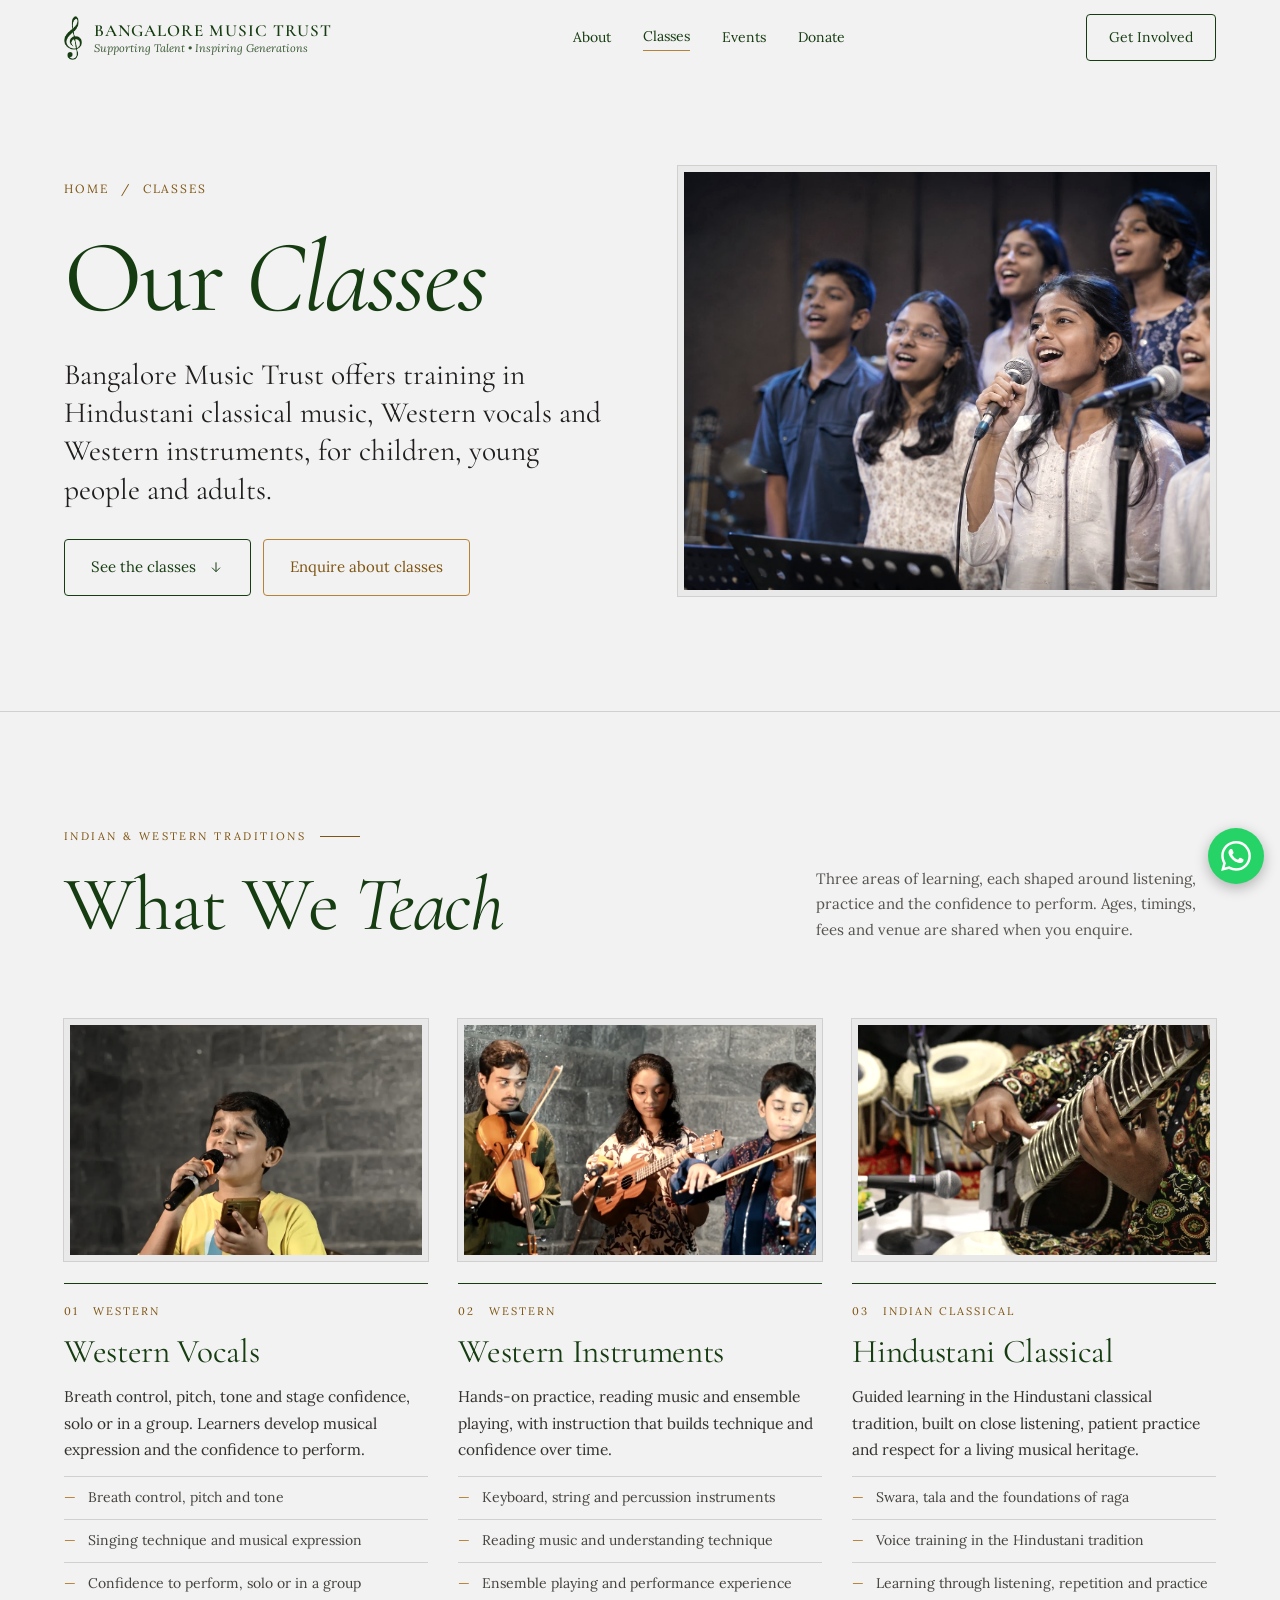
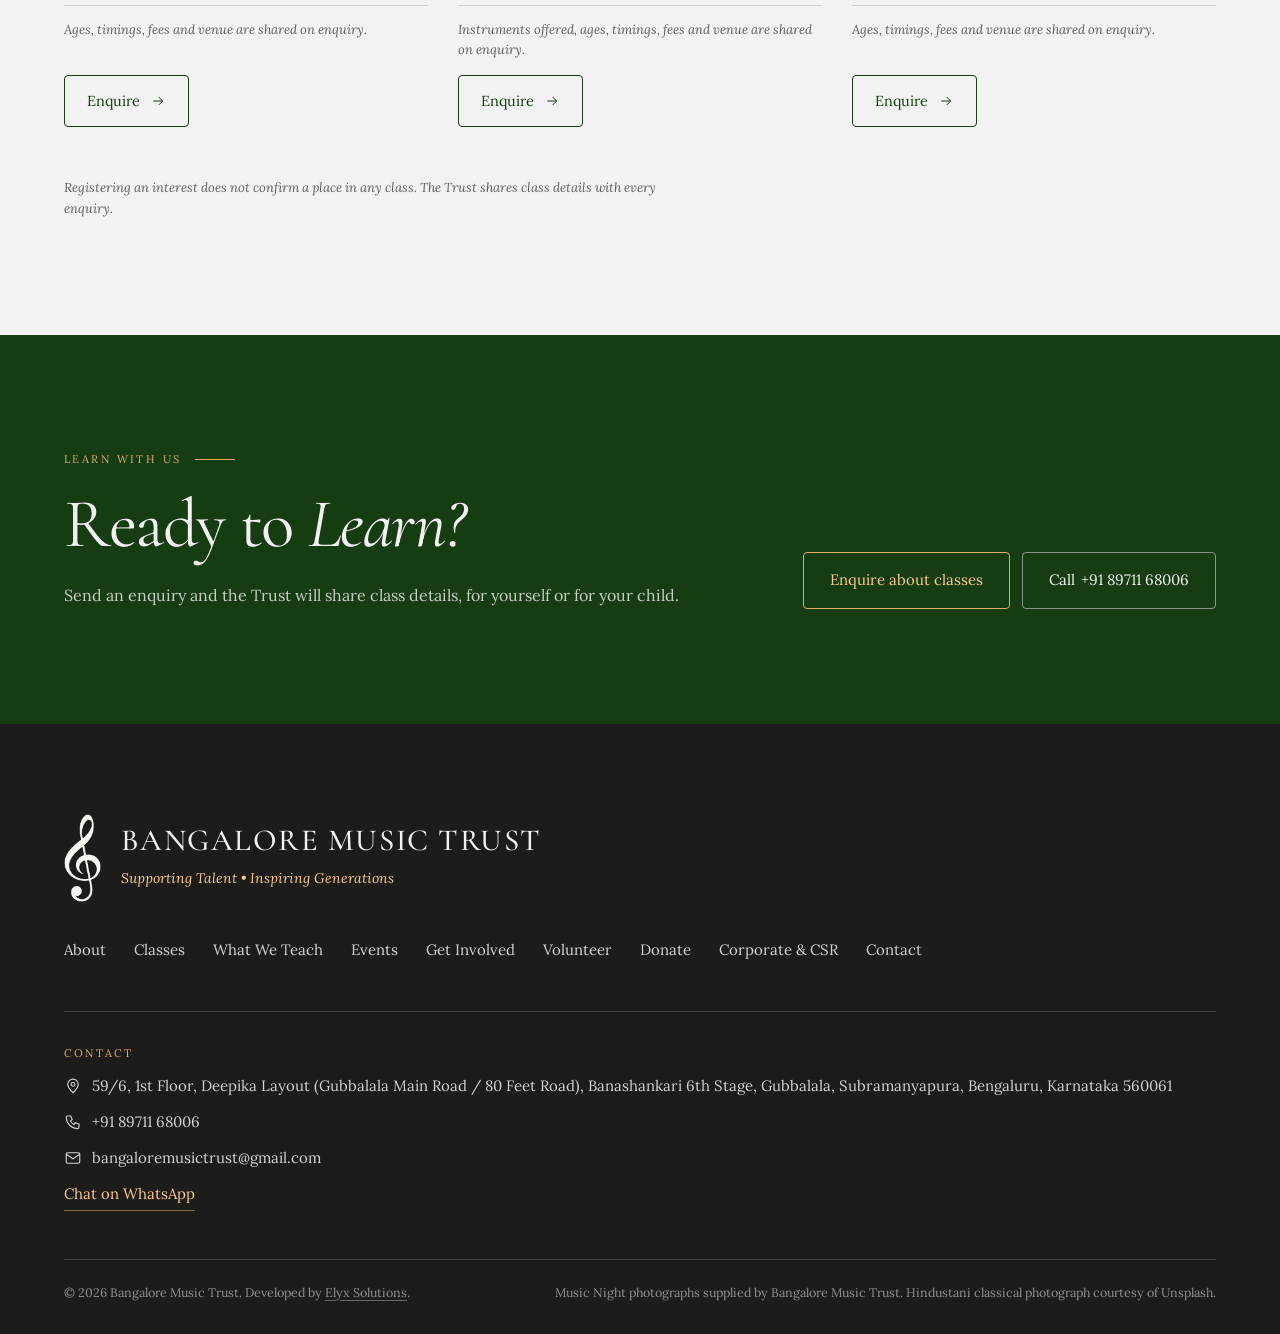
==== commit 6e3fc86f: "feat: remove Our Work section and Music Education page (not required by client) The client's referen" ====
--- a/classes/index.html
+++ b/classes/index.html
@@ -93,9 +93,7 @@
     </a>
     <div class="ev-desk">
       <a href="../index.html#who" style="color:inherit">About</a>
-      <a href="../Music%20Education.dc.html" style="color:inherit">Music Education</a>
       <a href="../classes/" aria-current="page" style="color:inherit;border-bottom:1px solid #b68235;padding-bottom:2px">Classes</a>
-      <a href="../index.html#work" style="color:inherit">Our Work</a>
       <a href="../events" style="color:inherit">Events</a>
       <a href="../Get%20Involved.dc.html#donate" style="color:inherit">Donate</a>
     </div>
@@ -116,13 +114,12 @@
   <div style="display:flex;flex-direction:column;margin-top:auto;padding-top:40px">
     <a class="ev-menu-link" href="../index.html"><span>01</span>Home</a>
     <a class="ev-menu-link" href="../index.html#who"><span>02</span>About</a>
-    <a class="ev-menu-link" href="../Music%20Education.dc.html"><span>03</span>Music Education</a>
-    <a class="ev-menu-link" href="../classes/" aria-current="page"><span>04</span>Classes</a>
-    <a class="ev-menu-link" href="../index.html#classes"><span>05</span>What We Teach</a>
-    <a class="ev-menu-link" href="../events"><span>06</span>Events</a>
-    <a class="ev-menu-link" href="../Get%20Involved.dc.html"><span>07</span>Get Involved</a>
-    <a class="ev-menu-link" href="../Get%20Involved.dc.html#donate"><span>08</span>Donate</a>
-    <a class="ev-menu-link" href="../Get%20Involved.dc.html#contact"><span>09</span>Contact</a>
+    <a class="ev-menu-link" href="../classes/" aria-current="page"><span>03</span>Classes</a>
+    <a class="ev-menu-link" href="../index.html#classes"><span>04</span>What We Teach</a>
+    <a class="ev-menu-link" href="../events"><span>05</span>Events</a>
+    <a class="ev-menu-link" href="../Get%20Involved.dc.html"><span>06</span>Get Involved</a>
+    <a class="ev-menu-link" href="../Get%20Involved.dc.html#donate"><span>07</span>Donate</a>
+    <a class="ev-menu-link" href="../Get%20Involved.dc.html#contact"><span>08</span>Contact</a>
   </div>
 </div>
 
@@ -138,7 +135,7 @@
         <a href="#our-classes" class="ev-btn-line">See the classes
           <svg width="16" height="16" viewBox="0 0 24 24" fill="none" stroke="currentColor" stroke-width="1.5" aria-hidden="true"><path d="M12 5v14M6 13l6 6 6-6"></path></svg>
         </a>
-        <a href="../Music%20Education.dc.html#interest" class="ev-btn-gold">Enquire about classes</a>
+        <a href="../Get%20Involved.dc.html#contact" class="ev-btn-gold">Enquire about classes</a>
       </div>
     </div>
     <figure style="margin:0">
@@ -167,7 +164,7 @@
           <p class="cl-desc">Breath control, pitch, tone and stage confidence, solo or in a group. Learners develop musical expression and the confidence to perform.</p>
           <ul class="cl-points"><li>Breath control, pitch and tone</li><li>Singing technique and musical expression</li><li>Confidence to perform, solo or in a group</li></ul>
           <p class="cl-note">Ages, timings, fees and venue are shared on enquiry.</p>
-          <a class="cl-link" href="../Music%20Education.dc.html#interest" aria-label="Enquire about Western Vocals">Enquire <svg width="16" height="16" viewBox="0 0 24 24" fill="none" stroke="currentColor" stroke-width="1.5" aria-hidden="true"><path d="M5 12h14M13 6l6 6-6 6"></path></svg></a>
+          <a class="cl-link" href="../Get%20Involved.dc.html#contact" aria-label="Enquire about Western Vocals">Enquire <svg width="16" height="16" viewBox="0 0 24 24" fill="none" stroke="currentColor" stroke-width="1.5" aria-hidden="true"><path d="M5 12h14M13 6l6 6-6 6"></path></svg></a>
         </div>
       </li>
       <li class="cl-card">
@@ -178,7 +175,7 @@
           <p class="cl-desc">Hands-on practice, reading music and ensemble playing, with instruction that builds technique and confidence over time.</p>
           <ul class="cl-points"><li>Keyboard, string and percussion instruments</li><li>Reading music and understanding technique</li><li>Ensemble playing and performance experience</li></ul>
           <p class="cl-note">Instruments offered, ages, timings, fees and venue are shared on enquiry.</p>
-          <a class="cl-link" href="../Music%20Education.dc.html#interest" aria-label="Enquire about Western Instruments">Enquire <svg width="16" height="16" viewBox="0 0 24 24" fill="none" stroke="currentColor" stroke-width="1.5" aria-hidden="true"><path d="M5 12h14M13 6l6 6-6 6"></path></svg></a>
+          <a class="cl-link" href="../Get%20Involved.dc.html#contact" aria-label="Enquire about Western Instruments">Enquire <svg width="16" height="16" viewBox="0 0 24 24" fill="none" stroke="currentColor" stroke-width="1.5" aria-hidden="true"><path d="M5 12h14M13 6l6 6-6 6"></path></svg></a>
         </div>
       </li>
       <li class="cl-card">
@@ -189,7 +186,7 @@
           <p class="cl-desc">Guided learning in the Hindustani classical tradition, built on close listening, patient practice and respect for a living musical heritage.</p>
           <ul class="cl-points"><li>Swara, tala and the foundations of raga</li><li>Voice training in the Hindustani tradition</li><li>Learning through listening, repetition and practice</li></ul>
           <p class="cl-note">Ages, timings, fees and venue are shared on enquiry.</p>
-          <a class="cl-link" href="../Music%20Education.dc.html#interest" aria-label="Enquire about Hindustani Classical">Enquire <svg width="16" height="16" viewBox="0 0 24 24" fill="none" stroke="currentColor" stroke-width="1.5" aria-hidden="true"><path d="M5 12h14M13 6l6 6-6 6"></path></svg></a>
+          <a class="cl-link" href="../Get%20Involved.dc.html#contact" aria-label="Enquire about Hindustani Classical">Enquire <svg width="16" height="16" viewBox="0 0 24 24" fill="none" stroke="currentColor" stroke-width="1.5" aria-hidden="true"><path d="M5 12h14M13 6l6 6-6 6"></path></svg></a>
         </div>
       </li>
     </ul>
@@ -205,7 +202,7 @@
       <p style="margin:0;font-size:16px;line-height:1.7;color:rgba(243,242,242,.8)">Send an enquiry and the Trust will share class details, for yourself or for your child.</p>
     </div>
     <div style="display:flex;flex-wrap:wrap;gap:12px">
-      <a href="../Music%20Education.dc.html#interest" style="display:inline-flex;align-items:center;padding:15px 26px;border-radius:4px;border:1px solid #e1ad66;color:#facb8d;font-size:15px">Enquire about classes</a>
+      <a href="../Get%20Involved.dc.html#contact" style="display:inline-flex;align-items:center;padding:15px 26px;border-radius:4px;border:1px solid #e1ad66;color:#facb8d;font-size:15px">Enquire about classes</a>
       <a id="cl-call" href="tel:+918971168006" style="display:inline-flex;align-items:center;gap:6px;padding:15px 26px;border-radius:4px;border:1px solid rgba(243,242,242,.5);color:#f3f2f2;font-size:15px">Call <span id="cl-call-text">+91 89711 68006</span></a>
     </div>
   </div>
@@ -225,7 +222,6 @@
       </div>
       <nav aria-label="Footer" style="display:flex;flex-wrap:wrap;gap:12px 28px;font-size:15px">
         <a href="../index.html#who" style="color:rgba(243,242,242,.85)">About</a>
-        <a href="../Music%20Education.dc.html" style="color:rgba(243,242,242,.85)">Music Education</a>
         <a href="../classes/" aria-current="page" style="color:rgba(243,242,242,.85)">Classes</a>
         <a href="../index.html#classes" style="color:rgba(243,242,242,.85)">What We Teach</a>
         <a href="../events" style="color:rgba(243,242,242,.85)">Events</a>
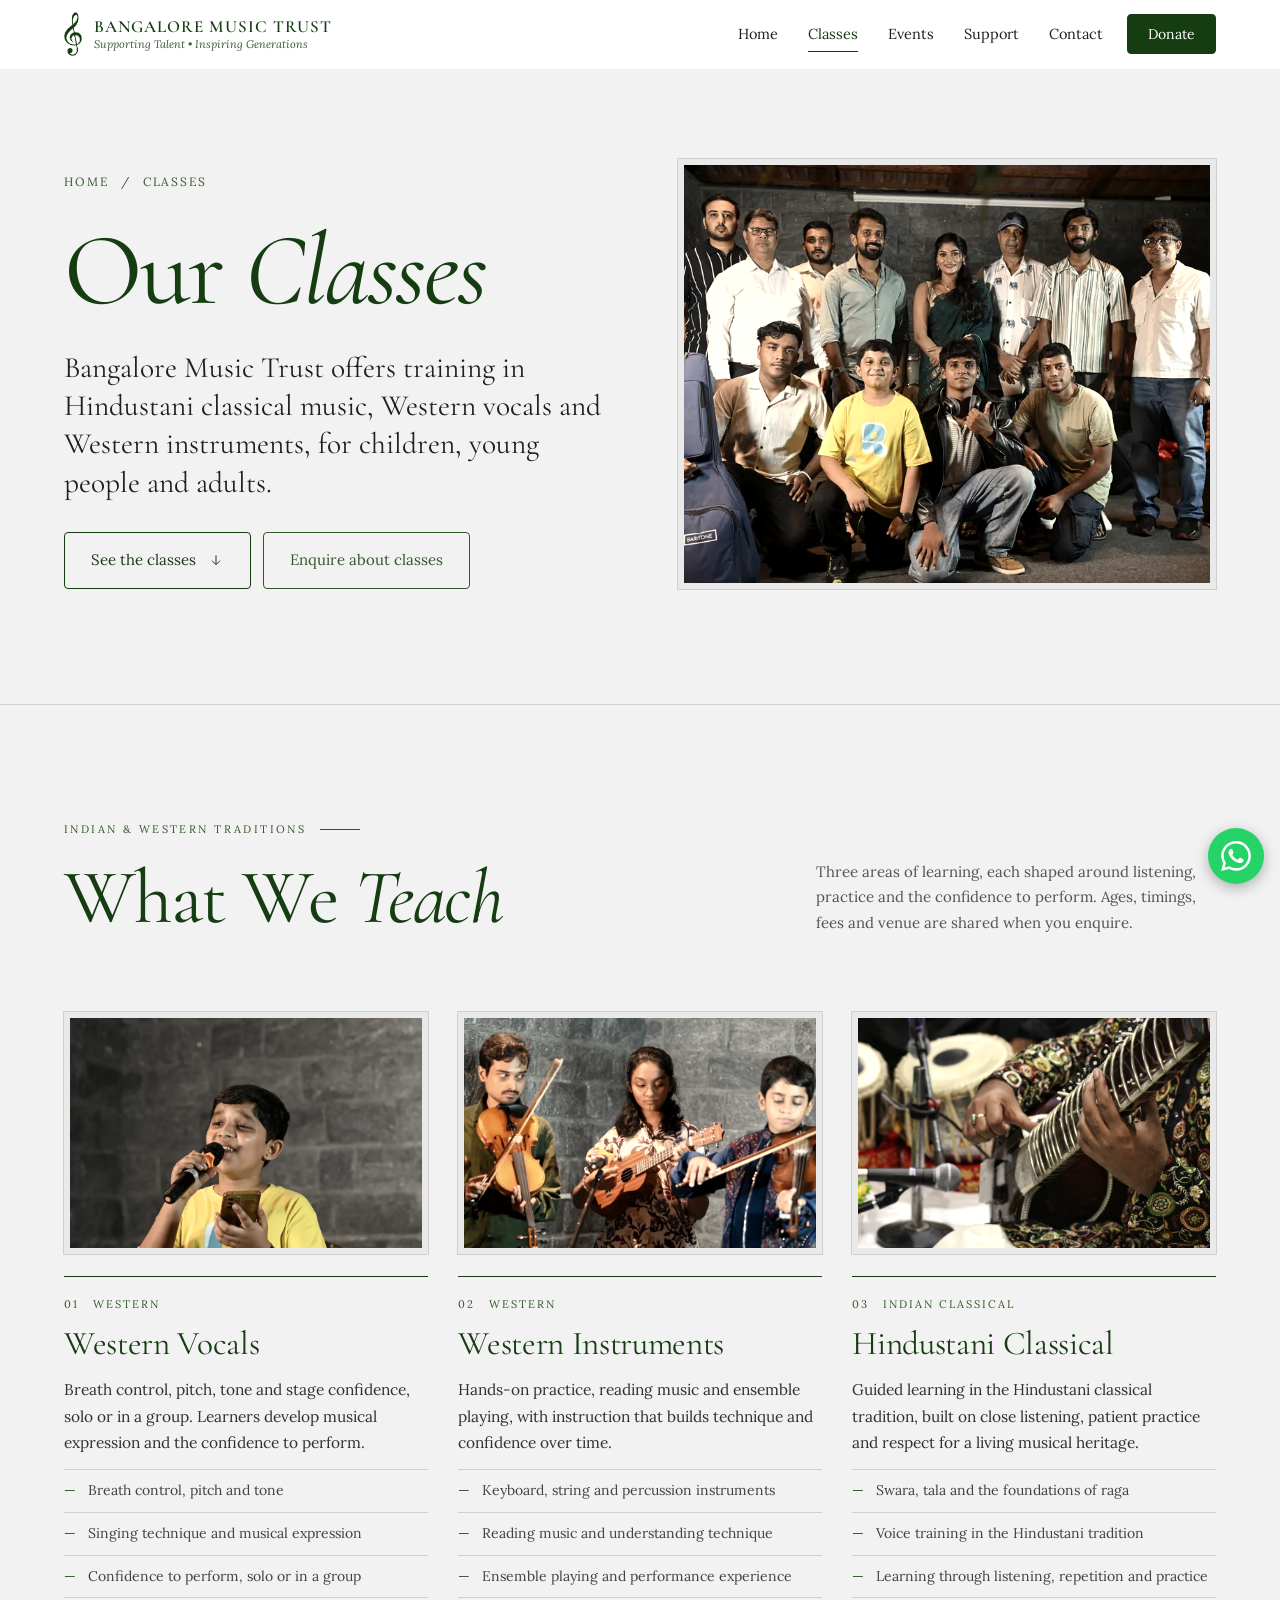
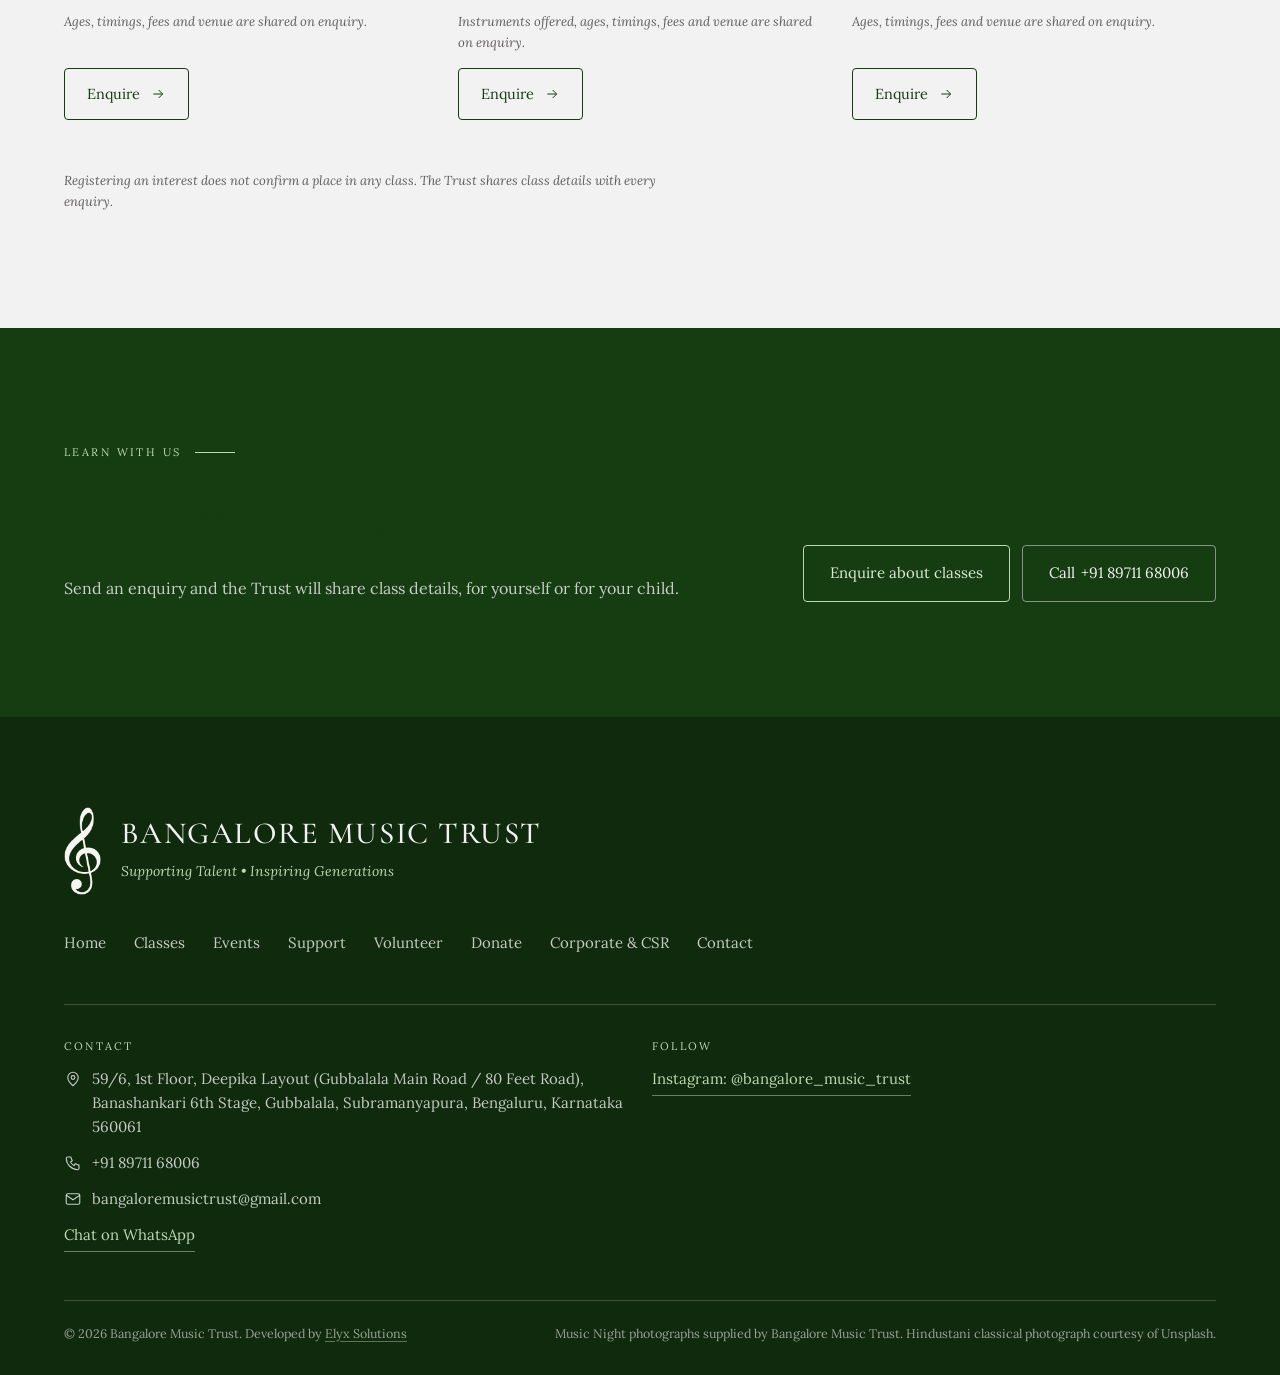
==== commit 12ba78c3: "Redesign Bangalore Music Trust website based on client reference Follows the client's reference draf" ====
--- a/classes/index.html
+++ b/classes/index.html
@@ -15,47 +15,27 @@
 <meta property="og:url" content="https://www.bangaloremusictrust.com/classes/">
 <meta property="og:title" content="Classes — Bangalore Music Trust">
 <meta property="og:description" content="Classes at Bangalore Music Trust in Bengaluru: Hindustani classical music, Western vocals and Western instruments for children, young people and adults. Enquire for ages, timings, fees and venue.">
-<meta property="og:image" content="https://www.bangaloremusictrust.com/assets/hero-choir.jpg">
-<meta property="og:image:alt" content="Young Indian choir members singing together on stage, one girl holding a microphone">
+<meta property="og:image" content="https://www.bangaloremusictrust.com/assets/og-music-night.jpg">
+<meta property="og:image:alt" content="A young guitarist with his arms open to the audience during Music Night">
 <meta name="twitter:card" content="summary_large_image">
 <meta name="twitter:title" content="Classes — Bangalore Music Trust">
 <meta name="twitter:description" content="Classes at Bangalore Music Trust in Bengaluru: Hindustani classical music, Western vocals and Western instruments for children, young people and adults. Enquire for ages, timings, fees and venue.">
-<meta name="twitter:image" content="https://www.bangaloremusictrust.com/assets/hero-choir.jpg">
-<meta name="twitter:image:alt" content="Young Indian choir members singing together on stage, one girl holding a microphone">
+<meta name="twitter:image" content="https://www.bangaloremusictrust.com/assets/og-music-night.jpg">
+<meta name="twitter:image:alt" content="A young guitarist with his arms open to the audience during Music Night">
 <link rel="preconnect" href="https://fonts.googleapis.com">
 <link rel="preconnect" href="https://fonts.gstatic.com" crossorigin>
 <link rel="stylesheet" href="https://fonts.googleapis.com/css2?family=Cormorant+Garamond:ital,wght@0,400;0,500;0,600;1,400;1,500&amp;family=Lora:ital,wght@0,400;0,500;0,600;1,400&amp;display=swap">
+<link rel="stylesheet" href="../css/site.css">
+<script>document.documentElement.classList.add('js');setTimeout(function(){if(!window.__bmtReady)document.documentElement.classList.add('no-reveal')},4000)</script>
 <style>
-/* Base: identical to the other pages. */
-*,*::before,*::after{box-sizing:border-box}
-html{scroll-behavior:smooth;-webkit-text-size-adjust:100%;text-size-adjust:100%}
-body{margin:0;background:#f3f2f2;color:#201f1d;font-family:'Lora',Georgia,serif;font-size:16px;line-height:1.65;-webkit-font-smoothing:antialiased}
-a{color:#163D12;text-decoration:none;text-underline-offset:3px}
-a:hover{color:#315A29}
-img{display:block;max-width:100%}
-button,input,textarea,select{font-family:inherit}
-::selection{background:rgba(182,130,53,.3)}
-:focus{outline:none}
-:focus-visible{outline:2px solid #b68235;outline-offset:2px}
 
 /* Everything below is specific to the Events page (ev- prefix). */
-.ev-desk{display:none;align-items:center;gap:32px;font-size:14px;white-space:nowrap}
-.ev-cta{display:none;align-items:center;white-space:nowrap;padding:11px 22px;border-radius:4px;border:1px solid currentColor;color:inherit;font-size:14px}
-.ev-cta:hover{background:rgba(182,130,53,.16);color:inherit}
-.ev-burger{display:flex;flex-direction:column;justify-content:center;gap:6px;width:46px;height:46px;padding:0 12px;border:1px solid currentColor;border-radius:4px;background:transparent;color:inherit;cursor:pointer}
-@media (min-width:1180px){.ev-desk{display:flex}.ev-cta{display:inline-flex}.ev-burger{display:none}}
-#ev-header{position:sticky;top:0;z-index:50;background:rgba(243,242,242,.94);backdrop-filter:blur(10px);-webkit-backdrop-filter:blur(10px);color:#163D12;border-bottom:1px solid transparent;transition:border-color .4s}
-#ev-header.is-scrolled{border-bottom-color:rgba(32,31,29,.12)}
-#ev-menu{position:fixed;inset:0;z-index:60;background:#163D12;color:#f3f2f2;display:flex;flex-direction:column;padding:22px clamp(20px,5vw,72px) 40px;overflow:auto}
-#ev-menu[hidden]{display:none}
-#ev-menu a.ev-menu-link{display:flex;align-items:baseline;gap:18px;color:#f3f2f2;font-family:'Cormorant Garamond',Georgia,serif;font-size:clamp(34px,9vw,60px);line-height:1.15;border-bottom:1px solid rgba(243,242,242,.16);padding:8px 0}
-#ev-menu a.ev-menu-link span{font-family:'Lora',serif;font-size:11px;letter-spacing:.18em;color:#e1ad66}
 .ev-frame{overflow:hidden;border:6px solid #eae9e9;outline:1px solid rgba(32,31,29,.16);background:#eae9e9}
 .ev-frame img{width:100%;height:100%;object-fit:cover;filter:sepia(.22) saturate(.82) contrast(1.05)}
 .ev-btn-line{display:inline-flex;align-items:center;gap:12px;padding:15px 26px;border-radius:4px;border:1px solid #163D12;color:#163D12;font-size:15px}
 .ev-btn-line:hover{background:rgba(22,61,18,.07);color:#163D12}
-.ev-btn-gold{display:inline-flex;align-items:center;padding:15px 26px;border-radius:4px;border:1px solid #b68235;color:#7d5411;font-size:15px}
-.ev-btn-gold:hover{background:rgba(182,130,53,.12);color:#7d5411}
+.ev-btn-gold{display:inline-flex;align-items:center;padding:15px 26px;border-radius:4px;border:1px solid #315A29;color:#315A29;font-size:15px}
+.ev-btn-gold:hover{background:rgba(22,61,18,.07);color:#315A29}
 @media (max-width:640px){
       #ev-prev{left:8px}#ev-next{right:8px}
   .m-fab-clear{padding-right:72px}
@@ -68,12 +48,12 @@
 .cl-card{display:flex;flex-direction:column;min-width:0}
 .cl-card .ev-frame{aspect-ratio:3/2}
 .cl-body{display:flex;flex-direction:column;flex:1;gap:14px;border-top:1px solid #163D12;margin-top:22px;padding-top:18px}
-.cl-eyebrow{display:flex;align-items:center;gap:14px;font-size:11px;letter-spacing:.18em;text-transform:uppercase;color:#7d5411}
+.cl-eyebrow{display:flex;align-items:center;gap:14px;font-size:11px;letter-spacing:.18em;text-transform:uppercase;color:#315A29}
 .cl-name{margin:0;font-family:'Cormorant Garamond',Georgia,serif;font-weight:400;font-size:clamp(30px,2.6vw,40px);line-height:1.05;letter-spacing:-.01em;color:#163D12}
 .cl-desc{margin:0;font-size:15.5px;line-height:1.7;color:#33312d}
 .cl-points{list-style:none;margin:0;padding:0;border-top:1px solid rgba(32,31,29,.16)}
 .cl-points li{display:flex;gap:12px;padding:10px 0;border-bottom:1px solid rgba(32,31,29,.16);font-size:14px;line-height:1.55;color:#44423d}
-.cl-points li::before{content:"\2014";color:#b68235;flex:none}
+.cl-points li::before{content:"\2014";color:#315A29;flex:none}
 .cl-note{margin:0;font-size:13px;font-style:italic;line-height:1.6;color:#605d5d}
 .cl-link{margin-top:auto;align-self:flex-start;display:inline-flex;align-items:center;gap:10px;padding:13px 22px;border-radius:4px;border:1px solid #163D12;color:#163D12;font-size:14.5px}
 .cl-link:hover{background:rgba(22,61,18,.07);color:#163D12}
@@ -82,53 +62,52 @@
 </head>
 <body>
 
-<header id="ev-header">
-  <nav aria-label="Primary" class="m-nav" style="max-width:1440px;margin:0 auto;padding:14px clamp(20px,5vw,72px);display:flex;align-items:center;justify-content:space-between;gap:24px">
-    <a href="../index.html" style="display:flex;align-items:center;gap:12px;color:inherit">
-      <img width="236" height="568" src="../assets/logo-mark-green.png" alt="" style="height:44px;width:auto">
-      <span style="display:flex;flex-direction:column;gap:4px">
-        <span style="font-family:'Cormorant Garamond',Georgia,serif;font-weight:600;font-size:clamp(13px,4.2vw,17px);line-height:1;letter-spacing:.06em;text-transform:uppercase;white-space:nowrap">Bangalore Music Trust</span>
-        <span style="font-style:italic;font-size:clamp(9px,2.9vw,11px);line-height:1;opacity:.85;white-space:nowrap">Supporting Talent • Inspiring Generations</span>
+<a class="skip" href="#main">Skip to content</a>
+<header class="site-header" id="site-header">
+  <nav class="site-nav" aria-label="Primary">
+    <a class="brand" href="../index.html">
+      <img width="236" height="568" src="../assets/logo-mark-green.png" alt="">
+      <span class="brand-text">
+        <span class="brand-name">Bangalore Music Trust</span>
+        <span class="brand-tag">Supporting Talent • Inspiring Generations</span>
       </span>
     </a>
-    <div class="ev-desk">
-      <a href="../index.html#who" style="color:inherit">About</a>
-      <a href="../classes/" aria-current="page" style="color:inherit;border-bottom:1px solid #b68235;padding-bottom:2px">Classes</a>
-      <a href="../events" style="color:inherit">Events</a>
-      <a href="../Get%20Involved.dc.html#donate" style="color:inherit">Donate</a>
-    </div>
-    <div style="display:flex;align-items:center;gap:12px">
-      <a class="ev-cta" href="../Get%20Involved.dc.html">Get Involved</a>
-      <button type="button" id="ev-open" class="ev-burger" aria-label="Open menu" aria-haspopup="dialog" aria-controls="ev-menu" aria-expanded="false">
-        <span style="display:block;height:1px;background:currentColor"></span><span style="display:block;height:1px;background:currentColor"></span><span style="display:block;height:1px;background:currentColor;width:60%"></span>
-      </button>
+    <ul class="nav-links">
+      <li><a href="../index.html">Home</a></li>
+      <li><a href="../classes/" aria-current="page">Classes</a></li>
+      <li><a href="../events/">Events</a></li>
+      <li><a href="../Get%20Involved.dc.html">Support</a></li>
+      <li><a href="../Get%20Involved.dc.html#contact">Contact</a></li>
+    </ul>
+    <div class="nav-end">
+      <a class="btn btn--sm nav-donate" href="../Get%20Involved.dc.html#donate">Donate</a>
+      <button type="button" id="menu-open" class="burger" aria-label="Open menu" aria-haspopup="dialog" aria-controls="site-menu" aria-expanded="false"><span></span><span></span><span></span></button>
     </div>
   </nav>
 </header>
 
-<div id="ev-menu" role="dialog" aria-modal="true" aria-label="Menu" hidden>
-  <div style="display:flex;justify-content:space-between;align-items:center">
-    <img width="236" height="568" src="../assets/logo-mark-ivory.png" alt="Bangalore Music Trust" style="height:44px;width:auto">
-    <button type="button" id="ev-close" aria-label="Close menu" style="width:46px;height:46px;border:1px solid rgba(243,242,242,.5);border-radius:4px;background:transparent;color:#f3f2f2;font-size:22px;cursor:pointer">×</button>
-  </div>
-  <div style="display:flex;flex-direction:column;margin-top:auto;padding-top:40px">
-    <a class="ev-menu-link" href="../index.html"><span>01</span>Home</a>
-    <a class="ev-menu-link" href="../index.html#who"><span>02</span>About</a>
-    <a class="ev-menu-link" href="../classes/" aria-current="page"><span>03</span>Classes</a>
-    <a class="ev-menu-link" href="../index.html#classes"><span>04</span>What We Teach</a>
-    <a class="ev-menu-link" href="../events"><span>05</span>Events</a>
-    <a class="ev-menu-link" href="../Get%20Involved.dc.html"><span>06</span>Get Involved</a>
-    <a class="ev-menu-link" href="../Get%20Involved.dc.html#donate"><span>07</span>Donate</a>
-    <a class="ev-menu-link" href="../Get%20Involved.dc.html#contact"><span>08</span>Contact</a>
-  </div>
+<div id="site-menu" role="dialog" aria-modal="true" aria-label="Menu" hidden>
+  <div class="menu-top">
+    <img width="236" height="568" src="../assets/logo-mark-ivory.png" alt="Bangalore Music Trust">
+    <button type="button" id="menu-close" class="menu-close" aria-label="Close menu">×</button>
+  </div>
+  <div class="menu-list">
+    <a href="../index.html"><span>01</span>Home</a>
+    <a href="../classes/" aria-current="page"><span>02</span>Classes</a>
+    <a href="../events/"><span>03</span>Events</a>
+    <a href="../Get%20Involved.dc.html"><span>04</span>Support</a>
+    <a href="../Get%20Involved.dc.html#contact"><span>05</span>Contact</a>
+    <a href="../Get%20Involved.dc.html#donate"><span>06</span>Donate</a>
+  </div>
+  <p class="menu-tag">Supporting Talent • Inspiring Generations</p>
 </div>
 
-<main>
+<main id="main">
 
 <section aria-labelledby="page-title" style="padding:clamp(56px,7vw,100px) clamp(20px,5vw,72px) clamp(72px,9vw,130px)">
   <div style="max-width:1440px;margin:0 auto;display:grid;grid-template-columns:repeat(auto-fit,minmax(min(100%,460px),1fr));gap:56px clamp(48px,6vw,100px);align-items:end">
     <div style="display:flex;flex-direction:column;gap:30px">
-      <p style="margin:0;display:flex;align-items:center;gap:12px;font-size:12px;letter-spacing:.16em;text-transform:uppercase;color:#7d5411"><a href="../index.html" style="color:#7d5411">Home</a><span aria-hidden="true">/</span><span>Classes</span></p>
+      <p style="margin:0;display:flex;align-items:center;gap:12px;font-size:12px;letter-spacing:.16em;text-transform:uppercase;color:#315A29"><a href="../index.html" style="color:#315A29">Home</a><span aria-hidden="true">/</span><span>Classes</span></p>
       <h1 id="page-title" style="margin:0;font-family:'Cormorant Garamond',Georgia,serif;font-weight:400;line-height:.95;letter-spacing:-.02em;color:#163D12;font-size:clamp(56px,8vw,128px)">Our <em>Classes</em></h1>
       <p style="margin:0;font-family:'Cormorant Garamond',Georgia,serif;font-size:clamp(24px,2.3vw,34px);line-height:1.3;max-width:560px;text-wrap:pretty">Bangalore Music Trust offers training in Hindustani classical music, Western vocals and Western instruments, for children, young people and adults.</p>
       <div style="display:flex;flex-wrap:wrap;gap:12px">
@@ -140,17 +119,17 @@
     </div>
     <figure style="margin:0">
       <div class="ev-frame" style="aspect-ratio:5/4">
-        <img src="../assets/hero-choir.jpg" width="1672" height="941" alt="Young Indian choir members singing together on stage, one girl holding a microphone" fetchpriority="high" style="object-position:62% 40%">
+        <img src="../assets/home/community-music-night-1800.webp" srcset="../assets/home/community-music-night-900.webp 900w, ../assets/home/community-music-night-1800.webp 1800w" sizes="(max-width:900px) 100vw, 50vw" width="1800" height="1198" alt="Young musicians, teachers and supporters gathered together after Music Night" fetchpriority="high" style="object-position:50% 45%">
       </div>
     </figure>
   </div>
 </section>
 
-<section id="our-classes" aria-labelledby="classes-title" style="border-top:1px solid rgba(32,31,29,.16);padding:clamp(72px,9vw,140px) clamp(20px,5vw,72px)">
+<section class="reveal" id="our-classes" aria-labelledby="classes-title" style="border-top:1px solid rgba(32,31,29,.16);padding:clamp(72px,9vw,140px) clamp(20px,5vw,72px)">
   <div style="max-width:1440px;margin:0 auto">
     <div style="display:flex;flex-wrap:wrap;justify-content:space-between;align-items:flex-end;gap:28px;margin-bottom:clamp(48px,6vw,80px)">
       <div style="display:flex;flex-direction:column;gap:24px">
-        <div style="display:flex;align-items:center;gap:14px;font-size:11px;letter-spacing:.22em;text-transform:uppercase;color:#7d5411"><span>Indian &amp; Western Traditions</span><span style="width:40px;height:1px;background:currentColor"></span></div>
+        <div style="display:flex;align-items:center;gap:14px;font-size:11px;letter-spacing:.22em;text-transform:uppercase;color:#315A29"><span>Indian &amp; Western Traditions</span><span style="width:40px;height:1px;background:currentColor"></span></div>
         <h2 id="classes-title" style="margin:0;font-family:'Cormorant Garamond',Georgia,serif;font-weight:400;line-height:.95;letter-spacing:-.02em;color:#163D12;font-size:clamp(46px,6vw,96px)">What We <em>Teach</em></h2>
       </div>
       <p style="margin:0;max-width:400px;font-size:15px;line-height:1.7;color:#55534e">Three areas of learning, each shaped around listening, practice and the confidence to perform. Ages, timings, fees and venue are shared when you enquire.</p>
@@ -194,15 +173,15 @@
   </div>
 </section>
 
-<section aria-labelledby="closing-title" style="background:#163D12;color:#f3f2f2;padding:clamp(72px,9vw,130px) clamp(20px,5vw,72px)">
+<section class="reveal" aria-labelledby="closing-title" style="background:#163D12;color:#f3f2f2;padding:clamp(72px,9vw,130px) clamp(20px,5vw,72px)">
   <div style="max-width:1440px;margin:0 auto;display:flex;flex-wrap:wrap;justify-content:space-between;align-items:flex-end;gap:36px">
     <div style="display:flex;flex-direction:column;gap:24px;max-width:720px">
-      <div style="display:flex;align-items:center;gap:14px;font-size:11px;letter-spacing:.22em;text-transform:uppercase;color:#e1ad66"><span>Learn With Us</span><span style="width:40px;height:1px;background:currentColor"></span></div>
+      <div style="display:flex;align-items:center;gap:14px;font-size:11px;letter-spacing:.22em;text-transform:uppercase;color:#bcd7b3"><span>Learn With Us</span><span style="width:40px;height:1px;background:currentColor"></span></div>
       <h2 id="closing-title" style="margin:0;font-family:'Cormorant Garamond',Georgia,serif;font-weight:400;font-size:clamp(44px,5.4vw,84px);line-height:.95;letter-spacing:-.02em">Ready to <em>Learn?</em></h2>
       <p style="margin:0;font-size:16px;line-height:1.7;color:rgba(243,242,242,.8)">Send an enquiry and the Trust will share class details, for yourself or for your child.</p>
     </div>
     <div style="display:flex;flex-wrap:wrap;gap:12px">
-      <a href="../Get%20Involved.dc.html#contact" style="display:inline-flex;align-items:center;padding:15px 26px;border-radius:4px;border:1px solid #e1ad66;color:#facb8d;font-size:15px">Enquire about classes</a>
+      <a href="../Get%20Involved.dc.html#contact" style="display:inline-flex;align-items:center;padding:15px 26px;border-radius:4px;border:1px solid #bcd7b3;color:#dbe9d6;font-size:15px">Enquire about classes</a>
       <a id="cl-call" href="tel:+918971168006" style="display:inline-flex;align-items:center;gap:6px;padding:15px 26px;border-radius:4px;border:1px solid rgba(243,242,242,.5);color:#f3f2f2;font-size:15px">Call <span id="cl-call-text">+91 89711 68006</span></a>
     </div>
   </div>
@@ -210,81 +189,47 @@
 
 </main>
 
-<footer style="background:#1d1c1a;color:#f3f2f2;padding:clamp(64px,7vw,100px) clamp(20px,5vw,72px) 32px">
-  <div style="max-width:1440px;margin:0 auto;display:flex;flex-direction:column;gap:48px">
-    <div style="display:flex;flex-wrap:wrap;justify-content:space-between;align-items:flex-end;gap:36px">
-      <div style="display:flex;align-items:center;gap:20px">
-        <img width="236" height="568" src="../assets/logo-mark-ivory.png" alt="Bangalore Music Trust treble-clef mark" class="m-logo" style="height:88px;width:auto">
+<footer class="site-footer">
+  <div class="footer-in">
+    <div class="footer-top">
+      <div class="footer-brand">
+        <img width="236" height="568" src="../assets/logo-mark-ivory.png" alt="Bangalore Music Trust treble-clef mark">
         <div style="display:flex;flex-direction:column;gap:10px">
-          <span style="font-family:'Cormorant Garamond',Georgia,serif;font-weight:500;font-size:clamp(24px,2.4vw,34px);line-height:1;letter-spacing:.05em;text-transform:uppercase">Bangalore Music Trust</span>
-          <span style="font-style:italic;font-size:14px;color:#facb8d">Supporting Talent • Inspiring Generations</span>
-        </div>
-      </div>
-      <nav aria-label="Footer" style="display:flex;flex-wrap:wrap;gap:12px 28px;font-size:15px">
-        <a href="../index.html#who" style="color:rgba(243,242,242,.85)">About</a>
-        <a href="../classes/" aria-current="page" style="color:rgba(243,242,242,.85)">Classes</a>
-        <a href="../index.html#classes" style="color:rgba(243,242,242,.85)">What We Teach</a>
-        <a href="../events" style="color:rgba(243,242,242,.85)">Events</a>
-        <a href="../Get%20Involved.dc.html" style="color:rgba(243,242,242,.85)">Get Involved</a>
-        <a href="../Get%20Involved.dc.html#volunteer" style="color:rgba(243,242,242,.85)">Volunteer</a>
-        <a href="../Get%20Involved.dc.html#donate" style="color:rgba(243,242,242,.85)">Donate</a>
-        <a href="../Get%20Involved.dc.html#csr" style="color:rgba(243,242,242,.85)">Corporate &amp; CSR</a>
-        <a href="../Get%20Involved.dc.html#contact" style="color:rgba(243,242,242,.85)">Contact</a>
+          <span class="footer-name">Bangalore Music Trust</span>
+          <span class="footer-tag">Supporting Talent • Inspiring Generations</span>
+        </div>
+      </div>
+      <nav class="footer-nav" aria-label="Footer">
+        <a href="../index.html">Home</a>
+        <a href="../classes/">Classes</a>
+        <a href="../events/">Events</a>
+        <a href="../Get%20Involved.dc.html">Support</a>
+        <a href="../Get%20Involved.dc.html#volunteer">Volunteer</a>
+        <a href="../Get%20Involved.dc.html#donate">Donate</a>
+        <a href="../Get%20Involved.dc.html#csr">Corporate &amp; CSR</a>
+        <a href="../Get%20Involved.dc.html#contact">Contact</a>
       </nav>
     </div>
-    <div style="border-top:1px solid rgba(243,242,242,.16);padding-top:32px;display:grid;grid-template-columns:repeat(auto-fit,minmax(min(100%,260px),1fr));gap:24px">
-      <div style="display:flex;flex-direction:column;gap:12px">
-        <span style="font-size:11px;letter-spacing:.2em;text-transform:uppercase;color:#e1ad66">Contact</span>
-        <a id="ev-maps" href="https://www.google.com/maps/search/?api=1&amp;query=59%2F6%2C%201st%20Floor%2C%20Deepika%20Layout%20(Gubbalala%20Main%20Road%20%2F%2080%20Feet%20Road)%2C%20Banashankari%206th%20Stage%2C%20Gubbalala%2C%20Subramanyapura%2C%20Bengaluru%2C%20Karnataka%20560061" target="_blank" rel="noopener" style="display:flex;gap:10px;align-items:flex-start;color:rgba(243,242,242,.85);font-size:15px;line-height:1.6"><svg width="18" height="18" viewBox="0 0 24 24" fill="none" stroke="currentColor" stroke-width="1.5" aria-hidden="true" style="flex:none;margin-top:3px"><path d="M12 21s-7-6.2-7-11.2A7 7 0 0 1 19 9.8C19 14.8 12 21 12 21z"/><circle cx="12" cy="9.8" r="2.5"/></svg><span id="ev-address">59/6, 1st Floor, Deepika Layout (Gubbalala Main Road / 80 Feet Road), Banashankari 6th Stage, Gubbalala, Subramanyapura, Bengaluru, Karnataka 560061</span></a>
-        <a id="ev-phone" href="tel:+918971168006" style="display:flex;gap:10px;align-items:flex-start;color:rgba(243,242,242,.85);font-size:15px;line-height:1.6"><svg width="18" height="18" viewBox="0 0 24 24" fill="none" stroke="currentColor" stroke-width="1.5" aria-hidden="true" style="flex:none;margin-top:3px"><path d="M5 4h4l2 5-2.5 1.5a11 11 0 0 0 5 5L15 13l5 2v4a2 2 0 0 1-2 2A16 16 0 0 1 3 6a2 2 0 0 1 2-2z"/></svg><span id="ev-phone-text">+91 89711 68006</span></a>
-        <a id="ev-email" href="mailto:bangaloremusictrust@gmail.com" style="display:flex;gap:10px;align-items:flex-start;color:rgba(243,242,242,.85);font-size:15px;line-height:1.6"><svg width="18" height="18" viewBox="0 0 24 24" fill="none" stroke="currentColor" stroke-width="1.5" aria-hidden="true" style="flex:none;margin-top:3px"><rect x="3" y="5" width="18" height="14" rx="2"/><path d="m3 7 9 6 9-6"/></svg><span id="ev-email-text">bangaloremusictrust@gmail.com</span></a>
-        <a id="ev-wa" href="https://wa.me/918971168006" target="_blank" rel="noopener" style="color:#facb8d;font-size:15px;border-bottom:1px solid rgba(225,173,102,.5);align-self:flex-start;padding-bottom:3px">Chat on WhatsApp</a>
-      </div>
-    </div>
-    <div class="m-fab-clear" style="display:flex;flex-wrap:wrap;justify-content:space-between;gap:12px;border-top:1px solid rgba(243,242,242,.16);padding-top:22px;font-size:12.5px;color:rgba(243,242,242,.55)">
-      <span>© 2026 Bangalore Music Trust. Developed by <a href="https://elyxsolutions.in/" target="_blank" rel="noopener noreferrer" style="color:inherit;text-decoration:underline;text-decoration-color:rgba(243,242,242,.35);text-underline-offset:3px">Elyx Solutions</a>.</span>
+    <div class="footer-mid">
+      <div class="footer-col">
+        <span class="footer-label">Contact</span>
+        <a class="footer-line" data-bmt="maps" href="https://www.google.com/maps/search/?api=1&amp;query=59%2F6%2C%201st%20Floor%2C%20Deepika%20Layout%20(Gubbalala%20Main%20Road%20%2F%2080%20Feet%20Road)%2C%20Banashankari%206th%20Stage%2C%20Gubbalala%2C%20Subramanyapura%2C%20Bengaluru%2C%20Karnataka%20560061" target="_blank" rel="noopener" aria-label="Address (opens Google Maps)"><svg width="18" height="18" viewBox="0 0 24 24" fill="none" stroke="currentColor" stroke-width="1.5" aria-hidden="true"><path d="M12 21s7-6.2 7-11a7 7 0 0 0-14 0c0 4.8 7 11 7 11z"/><circle cx="12" cy="10" r="2.5"/></svg><span data-bmt="address">59/6, 1st Floor, Deepika Layout (Gubbalala Main Road / 80 Feet Road), Banashankari 6th Stage, Gubbalala, Subramanyapura, Bengaluru, Karnataka 560061</span></a>
+        <a class="footer-line" data-bmt="phone" href="tel:+918971168006"><svg width="18" height="18" viewBox="0 0 24 24" fill="none" stroke="currentColor" stroke-width="1.5" aria-hidden="true"><path d="M5 4h4l2 5-2.5 1.5a11 11 0 0 0 5 5L15 13l5 2v4a2 2 0 0 1-2 2A16 16 0 0 1 3 6a2 2 0 0 1 2-2z"/></svg><span data-bmt="phone-text">+91 89711 68006</span></a>
+        <a class="footer-line" data-bmt="email" href="mailto:bangaloremusictrust@gmail.com"><svg width="18" height="18" viewBox="0 0 24 24" fill="none" stroke="currentColor" stroke-width="1.5" aria-hidden="true"><rect x="3" y="5" width="18" height="14" rx="2"/><path d="m3 7 9 6 9-6"/></svg><span data-bmt="email-text">bangaloremusictrust@gmail.com</span></a>
+        <a class="footer-link" data-bmt="wa" href="https://wa.me/918971168006?text=Hello%20Bangalore%20Music%20Trust%2C%20I%20would%20like%20to%20know%20more%20about%20your%20music%20classes%20and%20programs." target="_blank" rel="noopener">Chat on WhatsApp</a>
+      </div>
+      <div class="footer-col">
+        <span class="footer-label">Follow</span>
+        <a class="footer-link" data-bmt="instagram" href="https://www.instagram.com/bangalore_music_trust/" target="_blank" rel="noopener">Instagram: @bangalore_music_trust</a>
+      </div>
+    </div>
+    <div class="footer-base">
+      <span>© 2026 Bangalore Music Trust. Developed by <a href="https://elyxsolutions.in/" target="_blank" rel="noopener noreferrer">Elyx Solutions</a></span>
       <span>Music Night photographs supplied by Bangalore Music Trust. Hindustani classical photograph courtesy of Unsplash.</span>
     </div>
   </div>
 </footer>
 
-<script>
-(function () {
-  var $ = function (id) { return document.getElementById(id); };
-
-  // Header: border appears once the page scrolls, as on the other pages.
-  var header = $('ev-header');
-  var onScroll = function () { header.classList.toggle('is-scrolled', window.scrollY > 10); };
-  window.addEventListener('scroll', onScroll, { passive: true });
-  onScroll();
-
-  // Mobile menu.
-  var menu = $('ev-menu'), openBtn = $('ev-open'), closeBtn = $('ev-close');
-  function setMenu(open) {
-    menu.hidden = !open;
-    openBtn.setAttribute('aria-expanded', open ? 'true' : 'false');
-    document.documentElement.style.overflow = open ? 'hidden' : '';
-    if (open) closeBtn.focus(); else openBtn.focus();
-  }
-  openBtn.addEventListener('click', function () { setMenu(true); });
-  closeBtn.addEventListener('click', function () { setMenu(false); });
-  menu.addEventListener('click', function (e) { if (e.target.closest && e.target.closest('a')) { menu.hidden = true; document.documentElement.style.overflow = ''; } });
-  window.addEventListener('resize', function () { if (!menu.hidden && window.innerWidth >= 1180) { menu.hidden = true; document.documentElement.style.overflow = ''; openBtn.setAttribute('aria-expanded', 'false'); } });
-
-  // Footer contact details come from the shared site-content.js when it is available.
-  var B = window.BMT;
-  if (B && B.contactVars) {
-    var c = B.contactVars;
-    $('ev-maps').href = c.mapsHref; $('ev-address').textContent = c.address;
-    $('ev-phone').href = c.phoneHref; $('ev-phone-text').textContent = c.phone;
-    if (c.hasEmail) { $('ev-email').href = c.emailHref; $('ev-email-text').textContent = c.email; } else { $('ev-email').hidden = true; }
-    $('ev-wa').href = c.whatsapp;
-    $('cl-call').href = c.phoneHref; $('cl-call-text').textContent = c.phone;
-  }
-
-  window.addEventListener('keydown', function (e) { if (e.key === 'Escape' && !menu.hidden) setMenu(false); });
-})();
-</script>
-
+<script src="../js/site.js" defer></script>
 </body>
 </html>
--- a/css/site.css
+++ b/css/site.css
@@ -0,0 +1,201 @@
+/* Bangalore Music Trust: shared styles (header, menu, buttons, footer, motion) and the Home layout.
+   Palette: green + white with neutral greys. Fonts: Cormorant Garamond (headings) and Lora (text), as before. */
+:root{
+  --green:#163D12;--green-2:#315A29;--green-3:#0f2a0c;--green-tint:#e7efe4;
+  --paper:#f3f2f2;--white:#fff;--ink:#201f1d;--ink-2:#55534e;--hair:rgba(32,31,29,.16);
+  --on-dark:#f3f2f2;--on-dark-2:rgba(243,242,242,.8);--on-dark-hair:rgba(243,242,242,.2);--accent-dark:#bcd7b3;
+  --pad:clamp(20px,5vw,72px);--wrap:1440px;--radius:4px;--card-radius:14px;
+  --serif:'Cormorant Garamond',Georgia,serif;--text:'Lora',Georgia,serif;
+}
+*,*::before,*::after{box-sizing:border-box}
+html{scroll-behavior:smooth;-webkit-text-size-adjust:100%;text-size-adjust:100%}
+body{margin:0;background:var(--paper);color:var(--ink);font-family:var(--text);font-size:16px;line-height:1.65;-webkit-font-smoothing:antialiased}
+a{color:var(--green);text-decoration:none;text-underline-offset:3px}
+a:hover{color:var(--green-2)}
+img{display:block;max-width:100%}
+button,input,textarea,select{font-family:inherit}
+::selection{background:rgba(49,90,41,.25)}
+:focus{outline:none}
+:focus-visible{outline:2px solid var(--green-2);outline-offset:2px}
+.on-dark :focus-visible,.site-footer :focus-visible,#site-menu :focus-visible{outline-color:var(--accent-dark)}
+[id]{scroll-margin-top:92px}
+.skip{position:absolute;left:12px;top:-60px;z-index:100;background:var(--green);color:#fff;padding:10px 16px;border-radius:var(--radius)}
+.skip:focus{top:12px;color:#fff}
+.wrap{max-width:var(--wrap);margin:0 auto;padding-left:var(--pad);padding-right:var(--pad)}
+
+/* Buttons: one filled style, one outline, and light variants for dark backgrounds. */
+.btn{display:inline-flex;align-items:center;justify-content:center;gap:10px;min-height:46px;padding:12px 24px;border-radius:var(--radius);border:1px solid var(--green);background:var(--green);color:#fff;font-size:15px;line-height:1.2;cursor:pointer;white-space:nowrap;transition:background-color .25s ease,color .25s ease,border-color .25s ease,transform .25s ease}
+.btn:hover{background:var(--green-2);border-color:var(--green-2);color:#fff}
+.btn--line{background:transparent;color:var(--green)}
+.btn--line:hover{background:rgba(22,61,18,.07);border-color:var(--green);color:var(--green)}
+.btn--light{background:#fff;border-color:#fff;color:var(--green)}
+.btn--light:hover{background:var(--green-tint);border-color:var(--green-tint);color:var(--green)}
+.btn--ghost{background:transparent;border-color:rgba(255,255,255,.7);color:#fff}
+.btn--ghost:hover{background:rgba(255,255,255,.14);border-color:#fff;color:#fff}
+.btn--sm{min-height:40px;padding:9px 20px;font-size:14px}
+.btn svg{transition:transform .25s ease}
+.btn:hover svg{transform:translateX(3px)}
+
+/* Header */
+.site-header{position:sticky;top:0;z-index:50;background:rgba(255,255,255,.94);backdrop-filter:blur(10px);-webkit-backdrop-filter:blur(10px);color:var(--green);border-bottom:1px solid transparent;transition:border-color .35s ease,box-shadow .35s ease}
+.site-header.is-scrolled{border-bottom-color:var(--hair);box-shadow:0 1px 14px rgba(32,31,29,.05)}
+.site-nav{max-width:var(--wrap);margin:0 auto;padding:12px var(--pad);display:flex;align-items:center;justify-content:space-between;gap:24px}
+.brand{display:flex;align-items:center;gap:12px;color:inherit}
+.brand:hover{color:inherit}
+.brand img{height:44px;width:auto}
+.brand-text{display:flex;flex-direction:column;gap:4px}
+.brand-name{font-family:var(--serif);font-weight:600;font-size:clamp(13px,4.2vw,17px);line-height:1;letter-spacing:.06em;text-transform:uppercase;white-space:nowrap}
+.brand-tag{font-style:italic;font-size:clamp(9px,2.9vw,11px);line-height:1;opacity:.85;white-space:nowrap}
+.nav-links{display:none;align-items:center;gap:30px;margin:0 0 0 auto;padding:0;list-style:none;font-size:14.5px}
+.nav-links a{color:var(--ink);padding:8px 0;border-bottom:1px solid transparent;transition:border-color .25s ease,color .25s ease}
+.nav-links a:hover{color:var(--green);border-bottom-color:rgba(22,61,18,.35)}
+.nav-links a[aria-current="page"]{color:var(--green);border-bottom-color:var(--green)}
+.nav-end{display:flex;align-items:center;gap:12px}
+.nav-donate{display:none}
+.burger{display:flex;flex-direction:column;justify-content:center;gap:6px;width:46px;height:46px;padding:0 12px;border:1px solid currentColor;border-radius:var(--radius);background:transparent;color:inherit;cursor:pointer}
+.burger span{display:block;height:1px;background:currentColor}
+.burger span:last-child{width:60%}
+@media (min-width:1000px){.nav-links{display:flex}.nav-donate{display:inline-flex}.burger{display:none}}
+
+/* Mobile menu */
+#site-menu{position:fixed;inset:0;z-index:60;background:var(--green);color:var(--on-dark);display:flex;flex-direction:column;padding:22px var(--pad) 40px;overflow:auto}
+#site-menu[hidden]{display:none}
+#site-menu.is-open{animation:menu-in .3s ease both}
+@keyframes menu-in{from{opacity:0}to{opacity:1}}
+.menu-top{display:flex;justify-content:space-between;align-items:center}
+.menu-top img{height:44px;width:auto}
+.menu-close{width:46px;height:46px;border:1px solid rgba(243,242,242,.5);border-radius:var(--radius);background:transparent;color:var(--on-dark);font-size:22px;cursor:pointer}
+.menu-list{display:flex;flex-direction:column;margin-top:auto;padding-top:40px}
+.menu-list a{display:flex;align-items:baseline;gap:18px;color:var(--on-dark);font-family:var(--serif);font-size:clamp(34px,9vw,60px);line-height:1.15;border-bottom:1px solid var(--on-dark-hair);padding:8px 0}
+.menu-list a span{font-family:var(--text);font-size:11px;letter-spacing:.18em;color:var(--accent-dark)}
+.menu-tag{margin:28px 0 0;font-style:italic;font-size:14px;color:var(--accent-dark)}
+
+/* Footer */
+.site-footer{background:var(--green-3);color:var(--on-dark);padding:clamp(64px,7vw,100px) var(--pad) 32px}
+.site-footer a{color:var(--on-dark-2)}
+.site-footer a:hover{color:#fff}
+.footer-in{max-width:var(--wrap);margin:0 auto;display:flex;flex-direction:column;gap:48px}
+.footer-top{display:flex;flex-wrap:wrap;justify-content:space-between;align-items:flex-end;gap:36px}
+.footer-brand{display:flex;align-items:center;gap:20px}
+.footer-brand img{height:88px;width:auto}
+.footer-name{font-family:var(--serif);font-weight:500;font-size:clamp(24px,2.4vw,34px);line-height:1;letter-spacing:.05em;text-transform:uppercase}
+.footer-tag{font-style:italic;font-size:14px;color:var(--accent-dark)}
+.footer-nav{display:flex;flex-wrap:wrap;gap:12px 28px;font-size:15px}
+.footer-mid{border-top:1px solid var(--on-dark-hair);padding-top:32px;display:grid;grid-template-columns:repeat(auto-fit,minmax(min(100%,260px),1fr));gap:24px}
+.footer-col{display:flex;flex-direction:column;gap:12px}
+.footer-label{font-size:11px;letter-spacing:.2em;text-transform:uppercase;color:var(--accent-dark)}
+.footer-line{display:flex;gap:10px;align-items:flex-start;font-size:15px;line-height:1.6}
+.footer-line svg{flex:none;margin-top:3px}
+.footer-link{align-self:flex-start;color:var(--accent-dark)!important;border-bottom:1px solid rgba(188,215,179,.5);padding-bottom:3px;font-size:15px}
+.footer-base{display:flex;flex-wrap:wrap;justify-content:space-between;gap:12px;border-top:1px solid var(--on-dark-hair);padding-top:22px;font-size:12.5px;color:rgba(243,242,242,.6)}
+.footer-base a{color:inherit;text-decoration:underline;text-decoration-color:rgba(243,242,242,.35)}
+@media (max-width:640px){.footer-base{padding-right:72px}.footer-brand img{height:72px}}
+
+/* Motion: subtle reveal on scroll. Hidden only while the script is running; if it fails to load, the head script adds .no-reveal after 4s so nothing stays hidden. */
+.js .reveal{opacity:0;transform:translateY(18px)}
+.js .reveal.is-in{opacity:1;transform:none;transition:opacity .8s ease var(--d,0s),transform .8s cubic-bezier(.2,.7,.2,1) var(--d,0s)}
+.no-reveal .reveal{opacity:1!important;transform:none!important}
+[data-parallax]{will-change:transform}
+@media (prefers-reduced-motion:reduce){
+  html{scroll-behavior:auto}
+  .js .reveal,.js .reveal.is-in{opacity:1;transform:none;transition:none}
+  [data-parallax]{transform:none!important;will-change:auto}
+  .btn,.btn svg,.card img{transition:none}
+  #site-menu.is-open{animation:none}
+}
+
+/* ===== Home ===== */
+.section{padding:clamp(56px,7vw,104px) 0}
+.section--alt{background:var(--white)}
+.section-head{display:flex;flex-direction:column;gap:12px;margin:0 0 clamp(28px,3.5vw,48px)}
+h1,h2,h3{font-family:var(--serif);font-weight:400;color:var(--green);margin:0}
+h2.title{font-size:clamp(36px,4.4vw,64px);line-height:1;letter-spacing:-.02em}
+h2.title em{font-style:italic}
+.lede{margin:0;max-width:640px;font-size:16px;line-height:1.75;color:var(--ink-2)}
+
+/* Hero: contained image with veil, tagline and two buttons (as in the reference). */
+.hero-wrap{padding-top:clamp(12px,2vw,28px)}
+.hero{position:relative;overflow:hidden;border-radius:22px;background:var(--green-3);min-height:clamp(440px,62vh,620px);display:flex;align-items:flex-end;isolation:isolate}
+.hero__media{position:absolute;inset:-9% 0;z-index:-2}
+.hero__media img{width:100%;height:100%;object-fit:cover;object-position:50% 38%}
+.hero__veil{position:absolute;inset:0;z-index:-1;background:linear-gradient(180deg,rgba(15,42,12,.12) 0%,rgba(15,42,12,.28) 38%,rgba(10,28,8,.86) 100%)}
+.hero__copy{width:100%;padding:clamp(24px,4vw,56px);color:#fff;display:flex;flex-direction:column;gap:14px;align-items:flex-start;text-shadow:0 1px 10px rgba(10,28,8,.5)}
+.hero h1{color:#fff;font-size:clamp(38px,5.4vw,80px);line-height:1;letter-spacing:-.02em;max-width:18ch;text-wrap:balance}
+.hero__sub{margin:0;max-width:560px;font-size:clamp(15px,1.3vw,17.5px);line-height:1.65;color:rgba(255,255,255,.92)}
+.hero__actions{display:flex;flex-wrap:wrap;gap:12px;margin-top:6px;text-shadow:none}
+.img-cap{margin:10px 2px 0;font-size:12px;line-height:1.6;color:var(--ink-2)}
+
+/* Who we are */
+.who{display:grid;grid-template-columns:repeat(auto-fit,minmax(min(100%,420px),1fr));gap:28px clamp(40px,6vw,96px);align-items:start}
+.who p{margin:0 0 18px;font-family:var(--serif);font-size:clamp(22px,2vw,29px);line-height:1.4;color:var(--ink);text-wrap:pretty}
+.chips{display:flex;flex-wrap:wrap;gap:10px;margin:0;padding:0;list-style:none}
+.chips li{border:1px solid var(--hair);border-radius:999px;padding:5px 16px;font-size:13.5px;color:var(--ink-2);background:var(--white)}
+
+/* What we teach: cards */
+.cards{list-style:none;margin:0;padding:0;display:grid;grid-template-columns:repeat(auto-fit,minmax(min(100%,300px),1fr));gap:clamp(18px,2.4vw,32px)}
+.card{display:flex;flex-direction:column;background:var(--white);border:1px solid var(--hair);border-radius:var(--card-radius);overflow:hidden;min-width:0;transition:box-shadow .3s ease,transform .3s ease}
+.card:hover{box-shadow:0 10px 30px rgba(32,31,29,.09);transform:translateY(-2px)}
+.card__img{aspect-ratio:3/2;overflow:hidden;background:#e4e3e1}
+.card__img img{width:100%;height:100%;object-fit:cover;transition:transform .8s cubic-bezier(.2,.7,.2,1)}
+.card:hover .card__img img{transform:scale(1.04)}
+.card__body{display:flex;flex-direction:column;gap:10px;padding:20px 22px 22px;flex:1}
+.card__kicker{font-size:11px;letter-spacing:.18em;text-transform:uppercase;color:var(--green-2)}
+.card__name{font-size:clamp(28px,2.4vw,36px);line-height:1.05;letter-spacing:-.01em}
+.card__text{margin:0;font-size:15px;line-height:1.7;color:var(--ink-2)}
+.card__link{margin-top:auto;padding-top:8px;align-self:flex-start;display:inline-flex;align-items:center;gap:8px;font-size:14.5px;border-bottom:1px solid rgba(22,61,18,.35);padding-bottom:3px}
+.more{margin-top:clamp(24px,3vw,40px);display:flex;flex-wrap:wrap;gap:12px;align-items:center}
+
+/* How to join */
+.join{display:grid;grid-template-columns:repeat(auto-fit,minmax(min(100%,420px),1fr));gap:36px clamp(40px,6vw,96px);align-items:start}
+.steps{margin:0;padding:0;list-style:none;counter-reset:step;display:flex;flex-direction:column;gap:0;border-top:1px solid var(--hair)}
+.steps li{counter-increment:step;display:grid;grid-template-columns:44px 1fr;gap:16px;padding:20px 0;border-bottom:1px solid var(--hair)}
+.steps li::before{content:counter(step);width:34px;height:34px;border-radius:50%;border:1px solid var(--green);color:var(--green);display:flex;align-items:center;justify-content:center;font-family:var(--serif);font-size:18px}
+.steps strong{display:block;font-family:var(--serif);font-weight:500;font-size:24px;line-height:1.1;color:var(--green);margin-bottom:4px}
+.steps span{font-size:15px;line-height:1.65;color:var(--ink-2)}
+.panel{border:1px solid var(--hair);border-radius:var(--card-radius);background:var(--white);padding:clamp(24px,3vw,36px);display:flex;flex-direction:column;gap:16px}
+.panel h3{font-size:clamp(28px,2.6vw,38px);line-height:1.05}
+.panel p{margin:0;color:var(--ink-2);font-size:15px;line-height:1.7}
+.panel__actions{display:flex;flex-wrap:wrap;gap:12px}
+
+/* Why we exist: statement over a photograph, with gentle parallax */
+.statement{position:relative;overflow:hidden;isolation:isolate;color:var(--on-dark);background:var(--green-3);padding:clamp(80px,11vw,170px) 0}
+.statement__media{position:absolute;inset:-12% 0;z-index:-2}
+.statement__media img{width:100%;height:100%;object-fit:cover;object-position:50% 50%}
+.statement::before{content:"";position:absolute;inset:0;z-index:-1;background:linear-gradient(180deg,rgba(15,42,12,.82),rgba(15,42,12,.7) 50%,rgba(15,42,12,.88))}
+.statement__in{display:flex;flex-direction:column;gap:24px;max-width:860px}
+.statement .label{font-size:11px;letter-spacing:.22em;text-transform:uppercase;color:var(--accent-dark);display:flex;align-items:center;gap:14px}
+.statement .label::after{content:"";width:40px;height:1px;background:currentColor}
+.statement h2{color:#fff;font-size:clamp(34px,4.6vw,68px);line-height:1.02;letter-spacing:-.02em}
+.statement p{margin:0;font-size:clamp(16px,1.4vw,18.5px);line-height:1.75;color:var(--on-dark-2);max-width:640px}
+.journey{display:flex;flex-wrap:wrap;gap:8px 14px;font-family:var(--serif);font-style:italic;font-size:clamp(18px,1.8vw,24px);color:var(--accent-dark)}
+
+/* Bands: a line of text with a button, as in the reference */
+.band{border:1px solid var(--hair);border-radius:var(--card-radius);background:var(--white);padding:clamp(20px,2.6vw,32px) clamp(20px,3vw,36px);display:flex;flex-wrap:wrap;gap:18px 28px;align-items:center;justify-content:space-between}
+.band p{margin:0;max-width:640px;font-size:16px;line-height:1.7;color:var(--ink)}
+.band__actions{display:flex;flex-wrap:wrap;gap:12px}
+
+/* Get involved rows */
+.ways{list-style:none;margin:0;padding:0;display:grid;grid-template-columns:repeat(auto-fit,minmax(min(100%,260px),1fr));gap:clamp(16px,2vw,24px)}
+.way{display:flex;flex-direction:column;gap:12px;height:100%;padding:26px 24px;border:1px solid var(--hair);border-radius:var(--card-radius);background:var(--white);color:var(--ink);transition:background-color .3s ease,border-color .3s ease,transform .3s ease}
+.way:hover{background:var(--green);border-color:var(--green);color:var(--on-dark);transform:translateY(-2px)}
+.way h3{font-size:clamp(28px,2.4vw,34px);line-height:1.05;transition:color .3s ease}
+.way:hover h3{color:#fff}
+.way p{margin:0;font-size:14.5px;line-height:1.65;color:var(--ink-2);transition:color .3s ease}
+.way:hover p{color:var(--on-dark-2)}
+.way__cta{margin-top:auto;padding-top:10px;display:inline-flex;align-items:center;gap:8px;font-size:14.5px;color:var(--green);transition:color .3s ease}
+.way:hover .way__cta{color:#fff}
+
+/* Closing call to action */
+.closing{background:var(--green);color:var(--on-dark);padding:clamp(72px,9vw,130px) 0}
+.closing__in{display:flex;flex-wrap:wrap;justify-content:space-between;align-items:flex-end;gap:36px}
+.closing h2{color:#fff;font-size:clamp(40px,5.4vw,84px);line-height:.96;letter-spacing:-.02em;max-width:14ch}
+.closing p{margin:16px 0 0;color:var(--on-dark-2);max-width:480px}
+.closing__actions{display:flex;flex-wrap:wrap;gap:12px}
+
+@media (max-width:640px){
+  input,textarea,select{font-size:16px!important}
+  .btn{white-space:normal;text-align:center}
+  .hero{border-radius:16px;min-height:480px}
+  .hero__media img{object-position:46% 40%}
+  .hero__actions .btn{flex:1 1 auto}
+}
